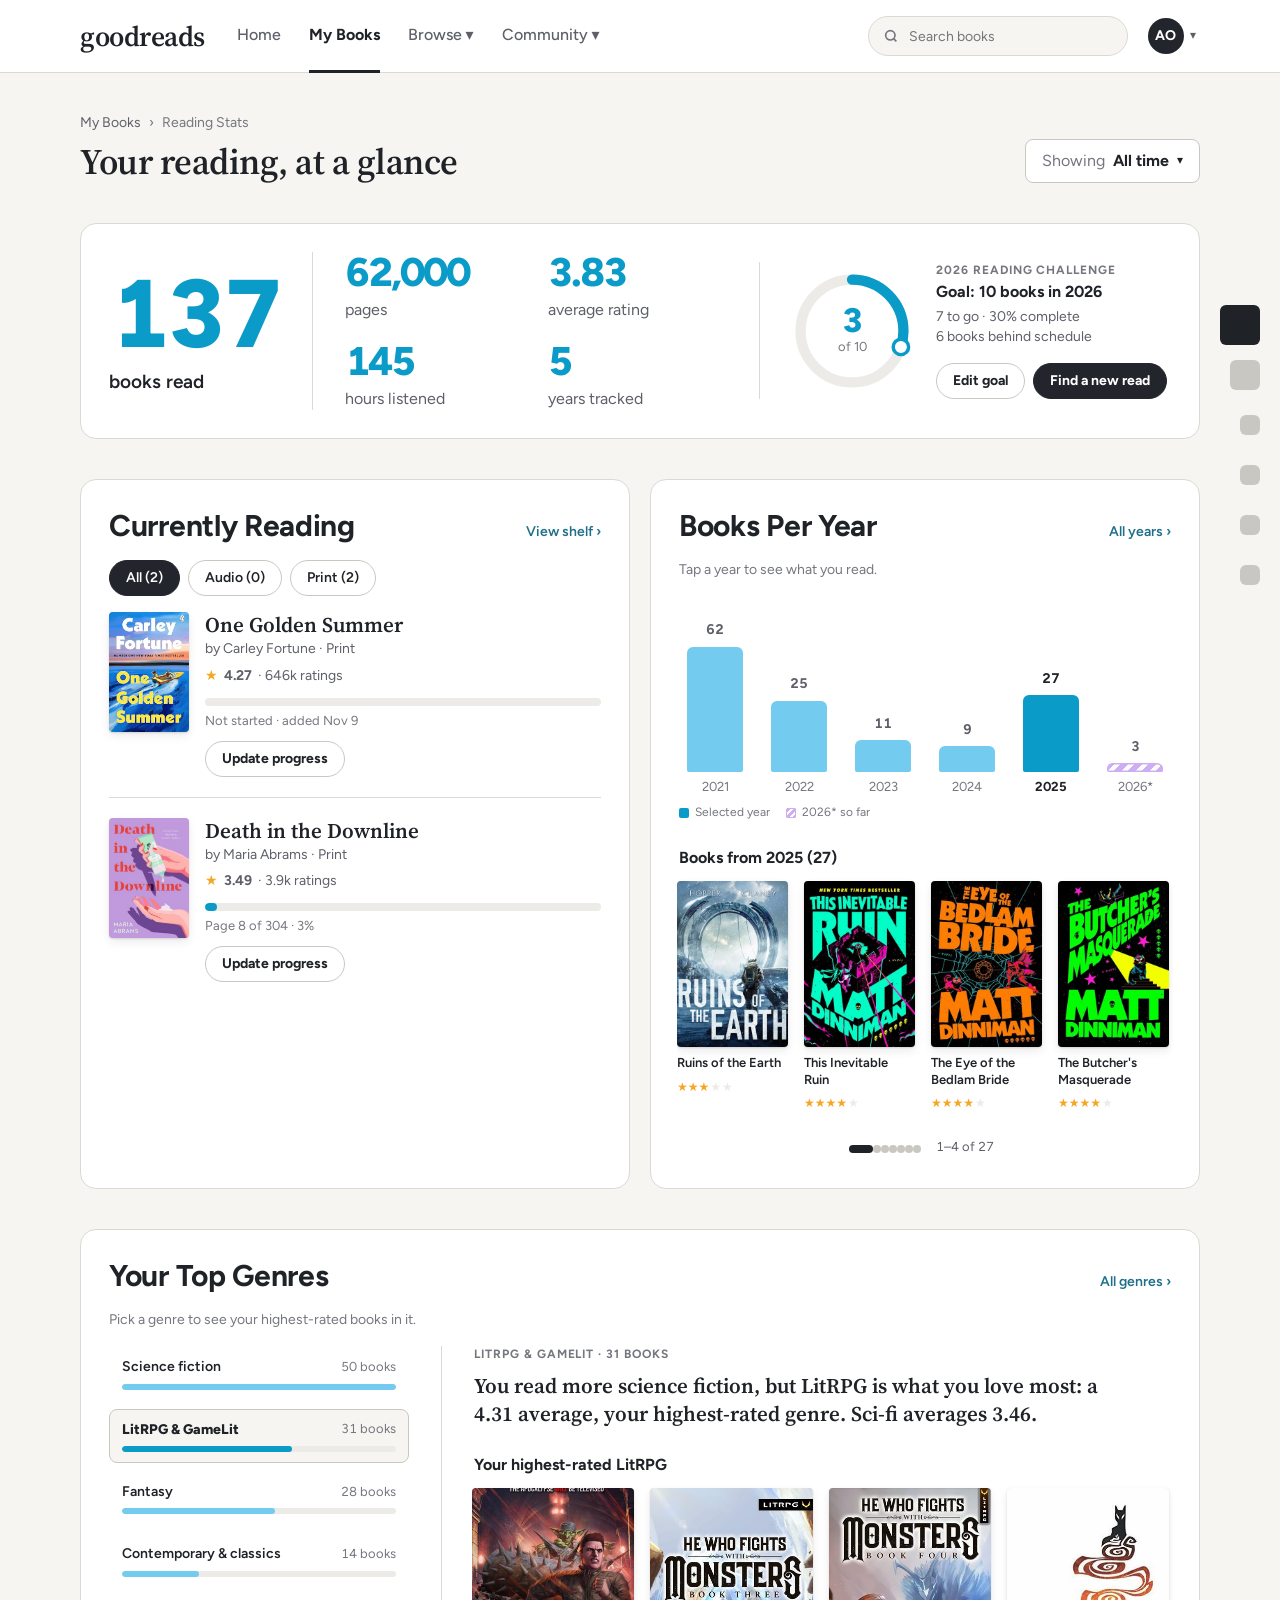
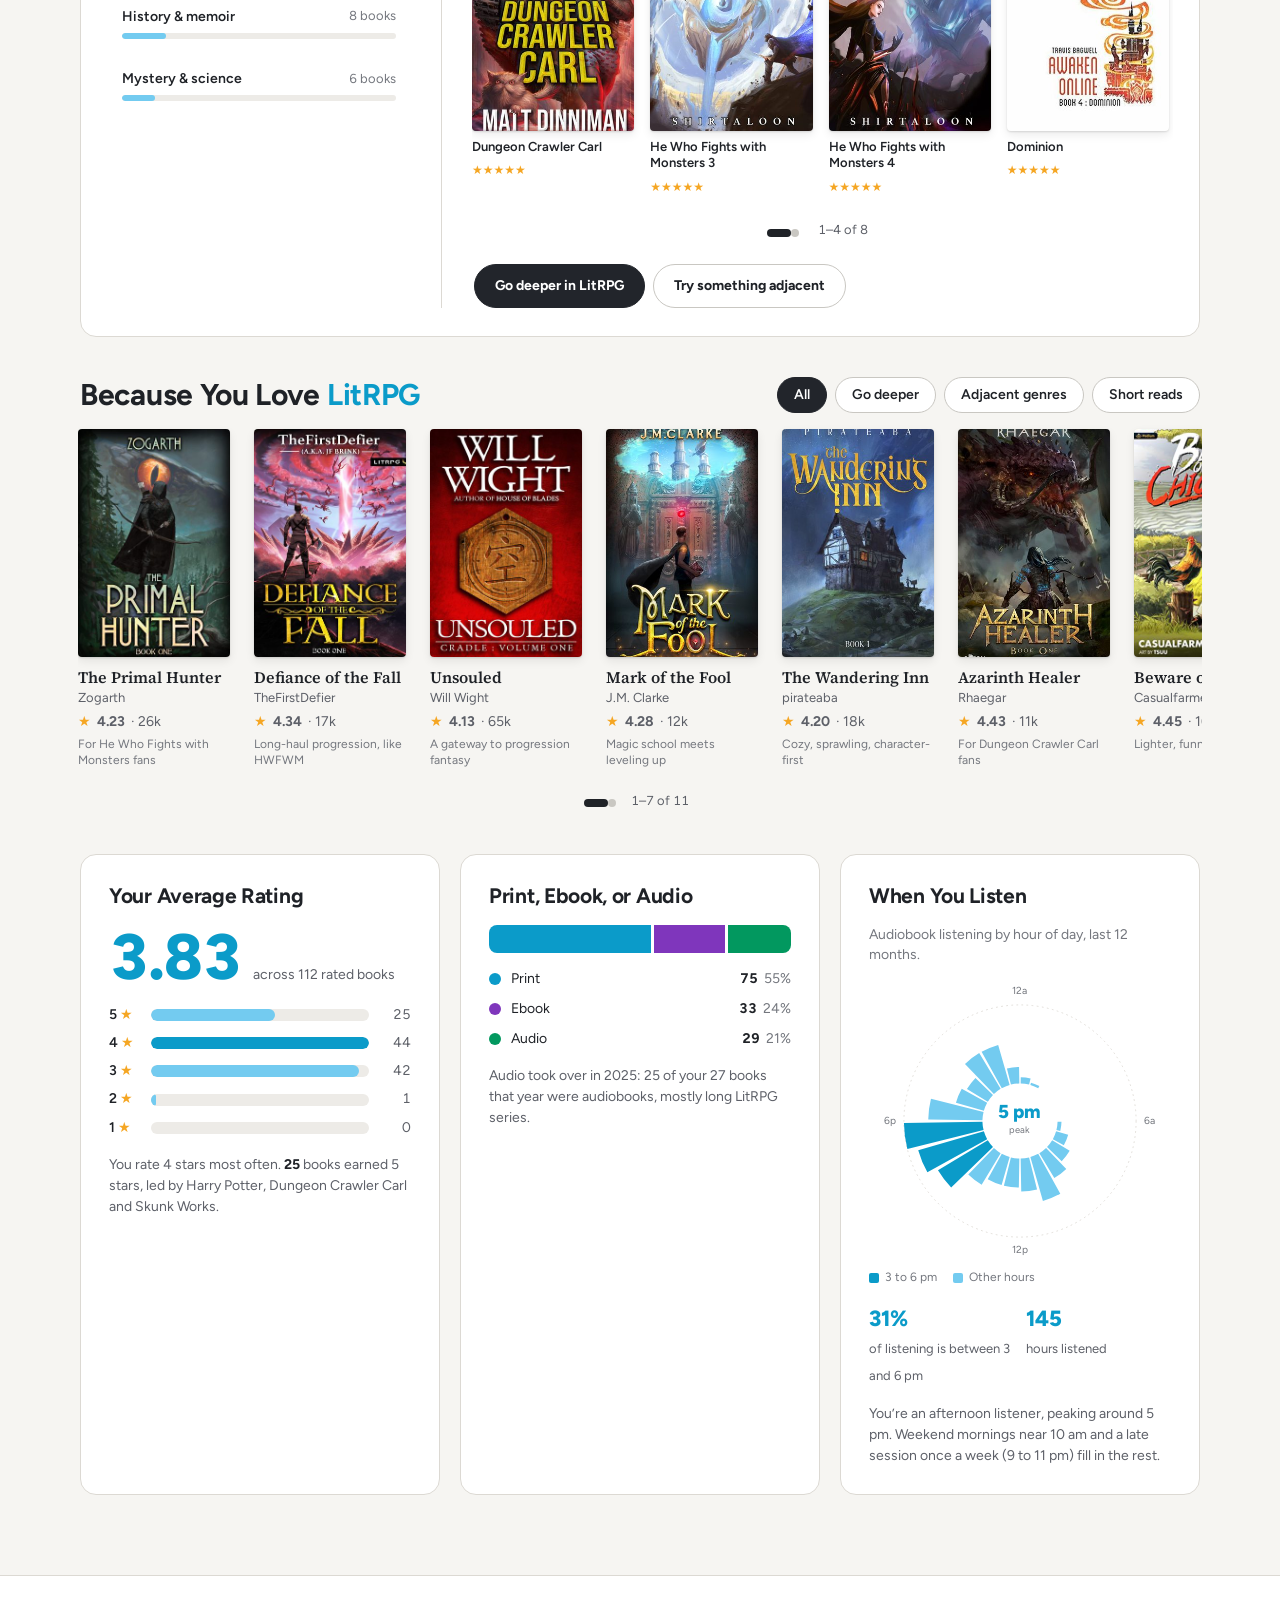
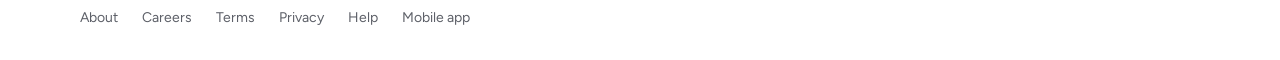
==== index.html @ 4ce4a47e "Initial commit" ====
<!DOCTYPE html>
<html lang="en">
<head>
  <meta charset="utf-8">
  <meta name="viewport" content="width=device-width, initial-scale=1">
  <title>Reading Stats · Goodreads Dashboard</title>
  <meta name="description" content="A reading stats dashboard concept for Goodreads, built from a Goodreads library export.">
  <script>
    // Apply the saved or device theme before first paint, so the page never flashes the wrong colors.
    (function () {
      var pref = localStorage.getItem("gr-theme") || "auto";
      var dark = pref === "dark" || (pref === "auto" && window.matchMedia("(prefers-color-scheme: dark)").matches);
      document.documentElement.setAttribute("data-theme", dark ? "dark" : "light");
    })();
  </script>
  <link rel="preconnect" href="https://fonts.googleapis.com">
  <link rel="preconnect" href="https://fonts.gstatic.com" crossorigin>
  <link href="https://fonts.googleapis.com/css2?family=Figtree:ital,wght@0,400;0,500;0,600;0,700;0,800;1,800&family=Source+Serif+4:ital,opsz,wght@0,8..60,600;1,8..60,600&display=swap" rel="stylesheet">
  <link rel="stylesheet" href="css/tokens.css">
  <link rel="stylesheet" href="css/styles.css">
</head>
<body>
  <a class="skip-link" href="#main">Skip to content</a>

  <header class="site-header">
    <div class="site-header__inner">
      <button class="icon-button menu-button" type="button" aria-label="Open menu" aria-expanded="false" aria-controls="mobile-nav">
        <svg width="24" height="24" viewBox="0 0 24 24" aria-hidden="true"><path d="M4 7h16M4 12h16M4 17h16" stroke="currentColor" stroke-width="2" stroke-linecap="round"/></svg>
      </button>
      <a class="wordmark" href="#" aria-label="Goodreads home">goodreads</a>
      <nav class="site-nav" id="mobile-nav" aria-label="Main">
        <a href="#">Home</a>
        <a href="#" aria-current="page">My Books</a>
        <a href="#">Browse <span aria-hidden="true">▾</span></a>
        <a href="#">Community <span aria-hidden="true">▾</span></a>
      </nav>
      <div class="site-header__right">
        <label class="search">
          <span class="visually-hidden">Search books</span>
          <input type="search" placeholder="Search books">
        </label>
        <div class="popover-wrap">
          <button class="avatar-button" type="button" aria-haspopup="menu" aria-expanded="false" aria-controls="profile-menu" data-popover="profile-menu">
            <span class="avatar" aria-hidden="true"></span>
            <span class="caret" aria-hidden="true">▾</span>
            <span class="visually-hidden">Profile and appearance</span>
          </button>
          <div class="popover profile-menu" id="profile-menu" hidden>
            <div class="profile-menu__who">
              <span class="avatar avatar--lg" aria-hidden="true"></span>
              <div><strong data-user-name></strong><a href="#" data-user-link>View profile</a></div>
            </div>
            <ul class="menu-list">
              <li><a href="#">Profile</a></li>
              <li><a href="#">Friends</a></li>
              <li><a href="#overview">Reading Challenge</a></li>
              <li><a href="#">Year in Books</a></li>
              <li><a href="#main" aria-current="page">Reading Stats</a></li>
            </ul>
            <fieldset class="appearance">
              <legend>Appearance</legend>
              <label class="radio"><input type="radio" name="theme" value="auto"><span><span class="radio__label">Automatic</span><span class="radio__help">Matches your device: light by day, dark at night</span></span></label>
              <label class="radio"><input type="radio" name="theme" value="light"><span><span class="radio__label">Light</span></span></label>
              <label class="radio"><input type="radio" name="theme" value="dark"><span><span class="radio__label">Dark</span></span></label>
            </fieldset>
            <ul class="menu-list">
              <li><a href="#">Account settings</a></li>
              <li><a href="#">Help</a></li>
              <li><a href="#">Sign out</a></li>
            </ul>
          </div>
        </div>
      </div>
    </div>
  </header>

  <main id="main" class="page">
    <div class="title-row">
      <div>
        <nav class="breadcrumb" aria-label="Breadcrumb"><a href="#">My Books</a><span aria-hidden="true">›</span><span aria-current="page">Reading Stats</span></nav>
        <h1 class="page-title">Your reading, at a glance</h1>
      </div>
      <div class="popover-wrap time-range">
        <button class="dropdown" type="button" aria-haspopup="listbox" aria-expanded="false" aria-controls="time-range-menu" data-popover="time-range-menu">
          <span class="dropdown__label">Showing</span>
          <span class="dropdown__value" data-time-range-label>All time</span>
          <span class="dropdown__chevron" aria-hidden="true">▾</span>
        </button>
        <div class="popover time-range__menu" id="time-range-menu" hidden>
          <p class="eyebrow" id="time-range-heading">Show data from</p>
          <div role="radiogroup" aria-labelledby="time-range-heading" data-time-range-options></div>
        </div>
      </div>
    </div>

    <section class="card hero" id="overview" aria-label="Overview" data-section="Overview">
      <div class="hero__stats" data-hero-stats></div>
      <div class="hero__challenge" data-challenge></div>
    </section>

    <div class="row row--two">
      <section class="card" id="reading-now" aria-labelledby="h-reading" data-section="Reading now">
        <div class="section-header">
          <h2 class="section-title" id="h-reading">Currently Reading</h2>
          <a class="text-link" href="#" data-shelf-link>View shelf <span aria-hidden="true">›</span></a>
        </div>
        <div class="chips" role="group" aria-label="Filter by format" data-format-filter></div>
        <div class="current-list" data-current-list></div>
      </section>

      <section class="card" id="over-time" aria-labelledby="h-years" data-section="Over time">
        <div class="section-header">
          <h2 class="section-title" id="h-years">Books Per Year</h2>
          <a class="text-link" href="#">All years <span aria-hidden="true">›</span></a>
        </div>
        <p class="hint">Tap a year to see what you read.</p>
        <div class="year-chart" role="group" aria-label="Books read per year" data-year-chart></div>
        <h3 class="subheading" data-year-heading>Books from 2025</h3>
        <div class="carousel" data-carousel="year" aria-label="Books from the selected year"></div>
      </section>
    </div>

    <section class="card genres" id="genres" aria-labelledby="h-genres" data-section="Genres">
      <div class="section-header">
        <h2 class="section-title" id="h-genres">Your Top Genres</h2>
        <a class="text-link" href="#">All genres <span aria-hidden="true">›</span></a>
      </div>
      <p class="hint" data-genre-hint></p>
      <div class="genres__body">
        <div class="genre-list" role="tablist" aria-label="Genres" aria-orientation="vertical" data-genre-list></div>
        <div class="genre-panel" role="tabpanel" data-genre-panel></div>
      </div>
    </section>

    <section class="recs" id="for-you" aria-labelledby="h-recs" data-section="For you">
      <div class="section-header recs__header">
        <h2 class="section-title" id="h-recs">Because You Love <em data-recs-genre></em></h2>
        <div class="chips" role="group" aria-label="Recommendation type" data-rec-filter></div>
      </div>
      <div class="carousel carousel--recs" data-carousel="recs" aria-label="Recommended books"></div>
    </section>

    <div class="row row--three" id="habits" data-section="Habits">
      <section class="card" aria-labelledby="h-ratings">
        <h2 class="section-title" id="h-ratings">Your Average Rating</h2>
        <div data-ratings></div>
      </section>
      <section class="card" aria-labelledby="h-formats">
        <h2 class="section-title" id="h-formats">Print, Ebook, or Audio</h2>
        <div data-formats></div>
      </section>
      <section class="card" aria-labelledby="h-listen">
        <h2 class="section-title" id="h-listen">When You Listen</h2>
        <p class="hint">Audiobook listening by hour of day, last 12 months.</p>
        <div data-listening></div>
      </section>
    </div>
  </main>

  <footer class="site-footer">
    <div class="site-footer__inner">
      <a href="#">About</a><a href="#">Careers</a><a href="#">Terms</a><a href="#">Privacy</a><a href="#">Help</a><a href="#">Mobile app</a>
    </div>
  </footer>

  <nav class="section-rail" aria-label="Jump to section" data-section-rail></nav>

  <dialog class="modal" id="progress-dialog" aria-labelledby="progress-title">
    <form method="dialog" class="modal__body" data-progress-form novalidate>
      <h2 class="modal__title" id="progress-title">Update progress</h2>
      <div class="modal__book" data-progress-book></div>
      <label class="field">
        <span class="field__label">Current page</span>
        <span class="field__row"><input type="number" name="page" min="0" inputmode="numeric" required> <span class="field__suffix" data-progress-total></span></span>
        <span class="field__error" data-progress-error hidden></span>
      </label>
      <div class="modal__actions">
        <button class="button button--secondary" type="button" data-close>Cancel</button>
        <button class="button button--primary" type="submit" value="save">Save progress</button>
      </div>
    </form>
  </dialog>

  <dialog class="modal" id="goal-dialog" aria-labelledby="goal-title">
    <form method="dialog" class="modal__body" data-goal-form novalidate>
      <h2 class="modal__title" id="goal-title">Edit your <span data-goal-year></span> goal</h2>
      <p class="modal__help">How many books do you want to read this year?</p>
      <label class="field">
        <span class="field__label">Goal</span>
        <span class="field__row"><input type="number" name="goal" min="1" max="999" inputmode="numeric" required> <span class="field__suffix">books</span></span>
      </label>
      <div class="modal__actions">
        <button class="button button--secondary" type="button" data-close>Cancel</button>
        <button class="button button--primary" type="submit" value="save">Save goal</button>
      </div>
    </form>
  </dialog>

  <div class="toast" role="status" aria-live="polite" data-toast hidden></div>

  <script src="js/data.js"></script>
  <script src="js/content.js"></script>
  <script src="js/app.js"></script>
</body>
</html>
---- css/tokens.css ----
/* Design tokens, taken from the Figma variables (Option G: Ink + Blue).
   Light is the default; dark applies when the device prefers dark (Automatic)
   or when the person picks Dark in the profile menu (data-theme="dark"). */
:root {
  color-scheme: light;
  --bg-page: #f6f5f2;
  --bg-surface: #ffffff;
  --bg-subtle: #f6f5f2;
  --bg-header: #ffffff;
  --bg-inverse: #22252b;
  --bg-cover: #e8e6e1;
  --text-primary: #1f2227;
  --text-secondary: #5d6068;
  --text-tertiary: #74777e;
  --text-inverse: #ffffff;
  --text-link: #1f6f8b;
  --text-stat: #0b9bc9;
  --border-default: #dcd9d3;
  --border-strong: #c9c7c2;
  --action-primary: #22252b;
  --action-on-primary: #ffffff;
  --action-secondary: #ffffff;
  --data-primary: #0b9bc9;
  --data-primary-soft: #73cbf0;
  --data-secondary: #02985f;
  --data-highlight: #7f36bc;
  --data-highlight-soft: #cdaef2;
  --data-track: #edebe7;
  --focus-ring: #1f6f8b;
  --star: #f5a623;
  --scrim: rgba(0, 0, 0, 0.55);
  --shadow-pop: 0 12px 32px rgba(20, 22, 26, 0.16), 0 2px 6px rgba(20, 22, 26, 0.08);

  /* Type */
  --font-serif: "Source Serif 4", Georgia, serif;
  --font-sans: "Figtree", system-ui, -apple-system, "Segoe UI", sans-serif;

  /* Layout: Desktop 1440 values; overridden per breakpoint below */
  --content-max: 1200px;
  --page-margin: 120px;
  --section-gap: 48px;
  --card-padding: 32px;
  --card-gap: 24px;
  --type-h1: 40px;
  --type-section: 32px;
  --type-h3: 22px;
  --type-body-lg: 20px;
  --type-body: 18px;
  --type-label: 16px;
  --type-caption: 14px;
  --type-stat-hero: 104px;
  --type-stat-xl: 72px;
  --type-stat-lg: 44px;
  --rec-width: 168px;
  --rec-gap: 24px;

  --radius-sm: 4px;
  --radius-md: 8px;
  --radius-lg: 16px;
  --radius-full: 999px;

  --ease-out: cubic-bezier(0.25, 0.25, 0.45, 1);
}

@media (max-width: 1399px) {
  :root { --content-max: 1120px; --page-margin: 80px; --section-gap: 40px; --card-padding: 28px; --card-gap: 20px;
    --type-h1: 36px; --type-section: 30px; --type-h3: 21px; --type-body-lg: 19px;
    --type-stat-hero: 96px; --type-stat-xl: 64px; --type-stat-lg: 40px; --rec-width: 152px; }
}
@media (max-width: 1023px) {
  :root { --content-max: 704px; --page-margin: 32px; --section-gap: 32px; --card-padding: 24px; --card-gap: 16px;
    --type-h1: 32px; --type-section: 28px; --type-h3: 20px; --type-body-lg: 18px; --type-body: 17px;
    --type-stat-hero: 80px; --type-stat-xl: 56px; --type-stat-lg: 36px; --rec-width: 136px; --rec-gap: 16px; }
}
@media (max-width: 599px) {
  :root { --content-max: 100%; --page-margin: 16px; --section-gap: 24px; --card-padding: 16px; --card-gap: 12px;
    --type-h1: 28px; --type-section: 24px; --type-h3: 19px; --type-label: 15px;
    --type-stat-hero: 64px; --type-stat-xl: 44px; --type-stat-lg: 30px; --rec-width: 112px; --rec-gap: 12px; }
}

/* Dark (Option G night) */
:root[data-theme="dark"] {
  color-scheme: dark;
  --bg-page: #131417;
  --bg-surface: #1c1d21;
  --bg-subtle: #24262b;
  --bg-header: #131417;
  --bg-inverse: #f2f2f0;
  --bg-cover: #2c2e33;
  --text-primary: #f2f2f0;
  --text-secondary: #b4b6bc;
  --text-tertiary: #8b8e95;
  --text-inverse: #131417;
  --text-link: #8cc5da;
  --text-stat: #0ba2d1;
  --border-default: #2e3036;
  --border-strong: #4a4d54;
  --action-primary: #f2f2f0;
  --action-on-primary: #131417;
  --action-secondary: #1c1d21;
  --data-primary: #0ba2d1;
  --data-primary-soft: #066482;
  --data-secondary: #059f64;
  --data-highlight: #914ad0;
  --data-highlight-soft: #684b88;
  --data-track: #2e3036;
  --focus-ring: #8cc5da;
  --star: #e4ae3a;
  --shadow-pop: 0 12px 32px rgba(0, 0, 0, 0.5);
}
---- css/styles.css ----
/* Reading Stats dashboard. Layout and components; colors and sizes come from tokens.css. */

*, *::before, *::after { box-sizing: border-box; }
html { scroll-behavior: smooth; scroll-padding-top: 88px; }
body {
  margin: 0;
  background: var(--bg-page);
  color: var(--text-primary);
  font-family: var(--font-sans);
  font-size: var(--type-body);
  line-height: 1.45;
  -webkit-font-smoothing: antialiased;
}
img { display: block; max-width: 100%; }
button, input { font: inherit; color: inherit; }
button { cursor: pointer; }
a { color: var(--text-link); }
h1, h2, h3, p { margin: 0; }
:focus-visible { outline: 3px solid var(--focus-ring); outline-offset: 2px; border-radius: 4px; }
[hidden] { display: none !important; }

.visually-hidden {
  position: absolute !important; width: 1px; height: 1px; overflow: hidden;
  clip: rect(0 0 0 0); white-space: nowrap; border: 0; padding: 0; margin: -1px;
}
.skip-link {
  position: absolute; left: 16px; top: -48px; z-index: 100;
  background: var(--action-primary); color: var(--action-on-primary);
  padding: 8px 16px; border-radius: var(--radius-md); text-decoration: none;
}
.skip-link:focus { top: 12px; }

/* ---------- Header ---------- */
.site-header {
  position: sticky; top: 0; z-index: 30;
  background: var(--bg-header);
  border-bottom: 1px solid var(--border-default);
}
.site-header__inner {
  max-width: calc(var(--content-max) + 2 * var(--page-margin));
  margin: 0 auto; padding: 0 var(--page-margin);
  height: 72px; display: flex; align-items: center; gap: 32px;
}
.wordmark {
  font-family: var(--font-serif); font-weight: 600; font-size: 28px;
  color: var(--text-primary); text-decoration: none; letter-spacing: -0.5px;
}
.site-nav { display: flex; gap: 28px; }
.site-nav a {
  color: var(--text-secondary); text-decoration: none; font-size: var(--type-label);
  font-weight: 500; padding: 24px 0; border-bottom: 3px solid transparent;
}
.site-nav a:hover { color: var(--text-primary); }
.site-nav a[aria-current="page"] { color: var(--text-primary); font-weight: 700; border-bottom-color: var(--text-primary); }
.site-header__right { margin-left: auto; display: flex; align-items: center; gap: 16px; }
.search input {
  width: 260px; height: 40px; padding: 0 16px 0 40px;
  border: 1px solid var(--border-default); border-radius: var(--radius-full);
  background: var(--bg-subtle) no-repeat 14px center / 16px;
  background-image: url("data:image/svg+xml,%3Csvg xmlns='http://www.w3.org/2000/svg' viewBox='0 0 24 24' fill='none' stroke='%2374777e' stroke-width='2.5'%3E%3Ccircle cx='11' cy='11' r='7'/%3E%3Cpath d='m20 20-4-4'/%3E%3C/svg%3E");
  font-size: var(--type-caption);
}
.icon-button, .menu-button {
  display: none; width: 40px; height: 40px; border: 0; background: none;
  border-radius: var(--radius-md); align-items: center; justify-content: center; color: var(--text-primary);
}
.avatar-button { display: flex; align-items: center; gap: 6px; border: 0; background: none; padding: 4px; border-radius: var(--radius-full); color: var(--text-secondary); }
.avatar {
  width: 36px; height: 36px; border-radius: 50%; display: inline-flex; align-items: center; justify-content: center;
  background: var(--bg-inverse); color: var(--text-inverse); font-weight: 700; font-size: 14px;
}
.avatar::after { content: attr(data-initials); }
.avatar--lg { width: 44px; height: 44px; font-size: 16px; }
.caret { font-size: 12px; }

/* ---------- Popovers (profile menu, time range) ---------- */
.popover-wrap { position: relative; }
.popover {
  position: absolute; right: 0; top: calc(100% + 8px); z-index: 40;
  background: var(--bg-surface); border: 1px solid var(--border-default);
  border-radius: var(--radius-lg); box-shadow: var(--shadow-pop);
  animation: pop-in 160ms var(--ease-out);
}
@keyframes pop-in { from { opacity: 0; transform: translateY(-4px); } }
.profile-menu { width: 300px; padding: 8px 0; }
.profile-menu__who { display: flex; gap: 12px; align-items: center; padding: 12px 20px 16px; border-bottom: 1px solid var(--border-default); }
.profile-menu__who strong { display: block; font-size: var(--type-label); }
.profile-menu__who a { font-size: var(--type-caption); }
.menu-list { list-style: none; margin: 0; padding: 8px 0; border-bottom: 1px solid var(--border-default); }
.menu-list:last-child { border-bottom: 0; }
.menu-list a { display: block; padding: 8px 20px; color: var(--text-primary); text-decoration: none; font-size: var(--type-caption); }
.menu-list a:hover { background: var(--bg-subtle); }
.menu-list a[aria-current="page"] { font-weight: 700; }
.appearance { border: 0; margin: 0; padding: 12px 20px; border-bottom: 1px solid var(--border-default); }
.appearance legend { padding: 0; font-size: 12px; font-weight: 700; letter-spacing: 0.08em; text-transform: uppercase; color: var(--text-tertiary); margin-bottom: 4px; }
.radio { display: flex; gap: 10px; align-items: flex-start; padding: 6px 0; cursor: pointer; font-size: var(--type-caption); }
.radio input { accent-color: var(--action-primary); margin: 3px 0 0; width: 16px; height: 16px; }
.radio__label { display: block; font-weight: 600; }
.radio__help { display: block; color: var(--text-tertiary); font-size: 13px; }

/* ---------- Page ---------- */
.page {
  max-width: calc(var(--content-max) + 2 * var(--page-margin));
  margin: 0 auto; padding: 40px var(--page-margin) 80px;
  display: flex; flex-direction: column; gap: var(--section-gap);
}
.title-row { display: flex; justify-content: space-between; align-items: flex-end; gap: 24px; flex-wrap: wrap; }
.breadcrumb { display: flex; gap: 8px; font-size: var(--type-caption); color: var(--text-tertiary); margin-bottom: 8px; }
.breadcrumb a { color: var(--text-secondary); text-decoration: none; }
.breadcrumb a:hover { text-decoration: underline; }
.page-title { font-family: var(--font-serif); font-weight: 600; font-size: var(--type-h1); line-height: 1.15; letter-spacing: -0.5px; }

.dropdown {
  display: flex; align-items: center; gap: 8px; height: 44px; padding: 0 16px;
  background: var(--bg-surface); border: 1px solid var(--border-strong); border-radius: var(--radius-md);
  font-size: var(--type-label);
}
.dropdown:hover { border-color: var(--text-secondary); }
.dropdown__label { color: var(--text-tertiary); }
.dropdown__value { font-weight: 700; }
.dropdown__chevron { font-size: 12px; transition: transform 200ms var(--ease-out); }
.dropdown[aria-expanded="true"] .dropdown__chevron { transform: rotate(180deg); }
.time-range__menu { width: 228px; padding: 12px 8px; }
.time-range__menu .eyebrow { padding: 0 12px 6px; }
.option {
  display: flex; width: 100%; justify-content: space-between; align-items: center;
  padding: 10px 12px; border: 0; background: none; border-radius: var(--radius-md);
  font-size: var(--type-caption); text-align: left;
}
.option:hover, .option:focus-visible { background: var(--bg-subtle); }
.option[aria-checked="true"] { font-weight: 700; }
.option[aria-checked="true"]::after { content: "✓"; }

.eyebrow { font-size: 12px; font-weight: 700; letter-spacing: 0.08em; text-transform: uppercase; color: var(--text-tertiary); }

.card {
  background: var(--bg-surface); border: 1px solid var(--border-default);
  border-radius: var(--radius-lg); padding: var(--card-padding); min-width: 0;
}
.row { display: grid; gap: var(--card-gap); }
.row--two { grid-template-columns: 1fr 1fr; }
.row--three { grid-template-columns: repeat(3, 1fr); }
.section-header { display: flex; justify-content: space-between; align-items: baseline; gap: 16px; margin-bottom: 16px; flex-wrap: wrap; }
.section-title { font-family: var(--font-sans); font-weight: 700; font-size: var(--type-section); line-height: 1.2; letter-spacing: -0.3px; }
.section-title em { font-style: normal; color: var(--text-stat); }
.row--three .section-title { font-size: var(--type-h3); margin-bottom: 16px; }
.subheading { font-size: var(--type-label); font-weight: 700; margin: 24px 0 12px; }
.text-link { font-size: var(--type-caption); font-weight: 600; text-decoration: none; white-space: nowrap; }
.text-link:hover { text-decoration: underline; }
.hint { color: var(--text-tertiary); font-size: var(--type-caption); margin-bottom: 16px; }
.insight { color: var(--text-secondary); font-size: var(--type-caption); margin-top: 16px; line-height: 1.5; }
.insight strong { color: var(--text-primary); }

/* Buttons and chips */
.button {
  display: inline-flex; align-items: center; justify-content: center; gap: 8px;
  height: 44px; padding: 0 20px; border-radius: var(--radius-full);
  font-size: var(--type-caption); font-weight: 700; text-decoration: none; white-space: nowrap;
  transition: transform 120ms var(--ease-out), background 120ms;
}
.button:active { transform: scale(0.98); }
.button--primary { background: var(--action-primary); color: var(--action-on-primary); border: 1px solid var(--action-primary); }
.button--secondary { background: var(--action-secondary); color: var(--text-primary); border: 1px solid var(--border-strong); }
.button--secondary:hover { border-color: var(--text-secondary); }
.button--small { height: 36px; padding: 0 16px; }
.chips { display: flex; gap: 8px; flex-wrap: wrap; margin-bottom: 16px; }
.chip {
  height: 36px; padding: 0 16px; border-radius: var(--radius-full);
  border: 1px solid var(--border-strong); background: var(--bg-surface); font-size: var(--type-caption); font-weight: 600;
}
.chip:hover { border-color: var(--text-secondary); }
.chip[aria-pressed="true"] { background: var(--action-primary); border-color: var(--action-primary); color: var(--action-on-primary); }

.stars { display: inline-flex; gap: 1px; color: var(--star); letter-spacing: 0; }
.stars .off { color: var(--data-track); }
.rating-line { display: flex; align-items: center; gap: 6px; font-size: var(--type-caption); color: var(--text-secondary); }
.rating-line .star { color: var(--star); }

/* ---------- Hero ---------- */
.hero { display: grid; grid-template-columns: 1.6fr 1fr; gap: 40px; align-items: center; }
.hero__stats { display: grid; grid-template-columns: auto 1fr; gap: 24px 48px; align-items: center; }
.stat__value {
  display: block; font-weight: 800; color: var(--text-stat); line-height: 1; letter-spacing: -2px;
  font-variant-numeric: tabular-nums; font-size: var(--type-stat-lg);
}
.stat__label { display: block; font-size: var(--type-label); color: var(--text-secondary); margin-top: 6px; }
.stat--hero .stat__value { font-size: var(--type-stat-hero); letter-spacing: -4px; }
.stat--hero .stat__label { font-size: var(--type-body-lg); color: var(--text-primary); font-weight: 600; }
.hero__grid { display: grid; grid-template-columns: 1fr 1fr; gap: 24px 32px; padding-left: 48px; border-left: 1px solid var(--border-default); }
.hero__note { grid-column: 1 / -1; font-size: var(--type-caption); color: var(--text-tertiary); }

.hero__challenge { display: flex; gap: 24px; align-items: center; padding-left: 40px; border-left: 1px solid var(--border-default); }
.ring { flex: none; width: 140px; height: 140px; position: relative; }
.ring svg { width: 100%; height: 100%; transform: rotate(-90deg); }
.ring__track { stroke: var(--data-track); }
.ring__arc { stroke: var(--data-primary); transition: stroke-dashoffset 600ms var(--ease-out); }
.ring__center { position: absolute; inset: 0; display: flex; flex-direction: column; align-items: center; justify-content: center; }
.ring__count { font-size: 40px; font-weight: 800; line-height: 1; color: var(--text-stat); }
.ring__of { font-size: 13px; color: var(--text-tertiary); }
.challenge__title { font-size: var(--type-label); font-weight: 700; }
.challenge__meta { font-size: var(--type-caption); color: var(--text-secondary); margin: 4px 0 16px; }
.challenge__actions { display: flex; gap: 8px; flex-wrap: wrap; }

/* ---------- Currently reading ---------- */
.current-list { display: flex; flex-direction: column; gap: 20px; }
.current { display: grid; grid-template-columns: 80px 1fr; gap: 16px; padding-top: 20px; border-top: 1px solid var(--border-default); }
.current:first-child { padding-top: 0; border-top: 0; }
.current__title { font-family: var(--font-serif); font-weight: 600; font-size: var(--type-h3); line-height: 1.2; }
.current__author { font-size: var(--type-caption); color: var(--text-secondary); margin: 2px 0 6px; }
.progress { margin: 12px 0 10px; }
.progress__bar { height: 8px; background: var(--data-track); border-radius: var(--radius-full); overflow: hidden; }
.progress__fill { height: 100%; background: var(--data-primary); border-radius: inherit; transition: width 400ms var(--ease-out); min-width: 0; }
.progress__label { font-size: 13px; color: var(--text-tertiary); margin-top: 6px; }
.empty { padding: 24px; text-align: center; color: var(--text-tertiary); font-size: var(--type-caption); background: var(--bg-subtle); border-radius: var(--radius-md); }

/* ---------- Covers and book tiles ---------- */
.cover {
  aspect-ratio: 2 / 3; width: 100%; border-radius: var(--radius-sm); overflow: hidden;
  background: var(--bg-cover); box-shadow: 0 1px 2px rgba(0,0,0,.12), 0 4px 10px rgba(0,0,0,.08);
  position: relative;
}
.cover img { width: 100%; height: 100%; object-fit: cover; }
.cover--placeholder { display: flex; align-items: center; justify-content: center; padding: 8px; text-align: center;
  font-family: var(--font-serif); font-weight: 600; font-size: 13px; line-height: 1.2; color: var(--text-secondary); }
.book-tile { display: block; text-decoration: none; color: inherit; }
.book-tile:hover .cover { transform: translateY(-2px); }
.book-tile .cover { transition: transform 200ms var(--ease-out); }
.book-tile__title { font-size: 13px; font-weight: 600; color: var(--text-primary); margin-top: 8px; line-height: 1.25;
  display: -webkit-box; -webkit-line-clamp: 2; -webkit-box-orient: vertical; overflow: hidden; }
.book-tile__meta { font-size: 12px; color: var(--text-tertiary); margin-top: 2px; }

/* ---------- Carousels ---------- */
.carousel { --per-view: 4; --gap: 16px; position: relative; }
.carousel__track {
  display: grid; grid-auto-flow: column;
  grid-auto-columns: calc((100% - (var(--per-view) - 1) * var(--gap)) / var(--per-view));
  gap: var(--gap); overflow-x: auto; scroll-snap-type: x mandatory; scroll-behavior: smooth;
  scrollbar-width: none; padding: 4px 2px 8px; margin: -4px -2px 0; overscroll-behavior-x: contain;
}
.carousel__track::-webkit-scrollbar { display: none; }
.carousel__track > * { scroll-snap-align: start; min-width: 0; }
.carousel__track.is-dragging { scroll-snap-type: none; scroll-behavior: auto; cursor: grabbing; user-select: none; }
.carousel__track.is-dragging a { pointer-events: none; }
.carousel__track { cursor: grab; }
.pager { display: flex; justify-content: center; align-items: center; gap: 8px; margin-top: 12px; min-height: 24px; }
.pill {
  width: 8px; height: 8px; border-radius: var(--radius-full); border: 0; padding: 0;
  background: var(--border-strong); transition: width 300ms var(--ease-out), background 300ms;
  position: relative;
}
.pill::before { content: ""; position: absolute; inset: -10px -3px; } /* larger tap target */
.pill[aria-current="true"] { width: 24px; background: var(--text-primary); }
.pager__counter { font-size: 13px; color: var(--text-secondary); font-variant-numeric: tabular-nums; min-width: 72px; text-align: center; }
.pager__btn {
  width: 36px; height: 36px; border-radius: 50%; border: 1px solid var(--border-strong); background: var(--bg-surface);
  display: none; align-items: center; justify-content: center; font-size: 16px;
}
.pager__btn:disabled { opacity: 0.35; cursor: default; }
.carousel--recs { --per-view: auto; --gap: var(--rec-gap); }
.carousel--recs .carousel__track { grid-auto-columns: var(--rec-width); }

/* ---------- Books per year ---------- */
.year-chart { display: flex; align-items: flex-end; gap: 12px; height: 200px; padding-top: 24px; }
.year-bar {
  flex: 1; height: 100%; display: flex; flex-direction: column; justify-content: flex-end; align-items: center;
  border: 0; background: none; padding: 0; gap: 6px; border-radius: var(--radius-md);
}
.year-bar__count { font-size: var(--type-caption); font-weight: 700; color: var(--text-secondary); font-variant-numeric: tabular-nums; }
.year-bar__fill {
  width: 100%; max-width: 56px; border-radius: 6px 6px 2px 2px; background: var(--data-primary-soft);
  height: var(--h); transform-origin: bottom; transition: background 200ms;
}
.year-bar__year { font-size: 13px; color: var(--text-tertiary); }
.year-bar:hover .year-bar__fill { filter: brightness(0.95); }
.year-bar[aria-pressed="true"] .year-bar__fill { background: var(--data-primary); }
.year-bar[aria-pressed="true"] .year-bar__count, .year-bar[aria-pressed="true"] .year-bar__year { color: var(--text-primary); font-weight: 700; }
.year-bar--current .year-bar__fill {
  background: repeating-linear-gradient(-45deg, var(--data-highlight-soft) 0 6px, transparent 6px 10px);
  box-shadow: inset 0 0 0 1.5px var(--data-highlight-soft);
}
.year-bar--current[aria-pressed="true"] .year-bar__fill {
  background: repeating-linear-gradient(-45deg, var(--data-highlight) 0 6px, var(--data-highlight-soft) 6px 10px);
}
.legend-inline { display: flex; gap: 16px; font-size: 12px; color: var(--text-tertiary); margin-top: 8px; }
.legend-inline span { display: inline-flex; align-items: center; gap: 6px; }
.swatch { width: 10px; height: 10px; border-radius: 2px; display: inline-block; }
.swatch--striped { background: repeating-linear-gradient(-45deg, var(--data-highlight-soft) 0 3px, transparent 3px 5px); box-shadow: inset 0 0 0 1px var(--data-highlight-soft); }

/* ---------- Genres ---------- */
.genres__body { display: grid; grid-template-columns: 340px 1fr; gap: 32px; }
.genre-list { display: flex; flex-direction: column; gap: 8px; }
.genre-tab {
  text-align: left; border: 1px solid transparent; background: none; border-radius: var(--radius-md);
  padding: 10px 12px; display: grid; grid-template-columns: 1fr auto; gap: 6px 12px; align-items: center;
}
.genre-tab:hover { background: var(--bg-subtle); }
.genre-tab[aria-selected="true"] { border-color: var(--border-strong); background: var(--bg-subtle); }
.genre-tab__name { font-size: var(--type-caption); font-weight: 600; }
.genre-tab[aria-selected="true"] .genre-tab__name { font-weight: 800; }
.genre-tab__count { font-size: 13px; color: var(--text-tertiary); font-variant-numeric: tabular-nums; }
.genre-tab__bar { grid-column: 1 / -1; height: 6px; background: var(--data-track); border-radius: var(--radius-full); overflow: hidden; }
.genre-tab__bar span { display: block; height: 100%; width: var(--w); background: var(--data-primary-soft); border-radius: inherit; transform-origin: left; }
.genre-tab[aria-selected="true"] .genre-tab__bar span { background: var(--data-primary); }
.genre-panel { min-width: 0; padding-left: 32px; border-left: 1px solid var(--border-default); }
.genre-panel__lead { font-family: var(--font-serif); font-weight: 600; font-size: var(--type-h3); line-height: 1.35; margin: 8px 0 20px; max-width: 60ch; }
.genre-panel__actions { display: flex; gap: 8px; flex-wrap: wrap; margin-top: 20px; }
.genre-panel.is-switching { animation: fade-in 260ms var(--ease-out); }
@keyframes fade-in { from { opacity: 0; transform: translateY(4px); } }

/* ---------- Recommendations ---------- */
.recs__header { align-items: center; }
.recs__header .chips { margin-bottom: 0; }
.rec { text-decoration: none; color: inherit; display: block; }
.rec__title { font-family: var(--font-serif); font-weight: 600; font-size: 16px; line-height: 1.25; margin-top: 10px; }
.rec__author { font-size: 13px; color: var(--text-secondary); margin: 2px 0 4px; }
.rec__reason { font-size: 12px; color: var(--text-tertiary); margin-top: 4px; line-height: 1.35; }
.rec:hover .cover { transform: translateY(-2px); }
.rec .cover { transition: transform 200ms var(--ease-out); }

/* ---------- Ratings ---------- */
.avg { display: flex; align-items: baseline; gap: 12px; margin-bottom: 16px; }
.avg .stat__value { font-size: var(--type-stat-xl); }
.avg__sub { font-size: var(--type-caption); color: var(--text-secondary); }
.dist { display: flex; flex-direction: column; gap: 8px; }
.dist__row { display: grid; grid-template-columns: 32px 1fr 32px; gap: 10px; align-items: center; font-size: var(--type-caption); }
.dist__label { font-weight: 600; white-space: nowrap; }
.dist__label .star { color: var(--star); }
.dist__bar { height: 12px; background: var(--data-track); border-radius: var(--radius-full); overflow: hidden; }
.dist__bar span { display: block; height: 100%; width: var(--w); background: var(--data-primary-soft); border-radius: inherit; transform-origin: left; transition: width 400ms var(--ease-out); }
.dist__row--top .dist__bar span { background: var(--data-primary); }
.dist__count { text-align: right; color: var(--text-secondary); font-variant-numeric: tabular-nums; }

/* ---------- Formats ---------- */
.split { display: flex; height: 28px; border-radius: var(--radius-md); overflow: hidden; gap: 3px; margin: 8px 0 16px; }
.split span { height: 100%; transform-origin: left; }
.legend { list-style: none; margin: 0; padding: 0; display: flex; flex-direction: column; gap: 10px; }
.legend li { display: grid; grid-template-columns: 12px 1fr auto; gap: 10px; align-items: center; font-size: var(--type-caption); }
.legend .dot { width: 12px; height: 12px; border-radius: 50%; }
.legend strong { font-variant-numeric: tabular-nums; }
.legend em { font-style: normal; color: var(--text-tertiary); margin-left: 6px; }

/* ---------- Listening clock ---------- */
.clock { display: flex; justify-content: center; }
.clock svg { width: 100%; max-width: 280px; height: auto; overflow: visible; }
.clock__track { fill: none; stroke: var(--border-default); stroke-dasharray: 2 4; }
.clock__wedge { fill: var(--data-primary-soft); transform-origin: 140px 140px; }
.clock__wedge--peak { fill: var(--data-primary); }
.clock__label { font-size: 12px; fill: var(--text-tertiary); font-family: var(--font-sans); }
.clock__center-value { font-size: 22px; font-weight: 800; fill: var(--text-stat); font-family: var(--font-sans); }
.clock__center-label { font-size: 11px; fill: var(--text-tertiary); font-family: var(--font-sans); }
.clock-stats { display: grid; grid-template-columns: 1fr 1fr; gap: 12px; margin-top: 16px; }
.clock-stats strong { display: block; font-size: 22px; font-weight: 800; color: var(--text-stat); }
.clock-stats span { font-size: 13px; color: var(--text-secondary); }

/* ---------- Footer ---------- */
.site-footer { border-top: 1px solid var(--border-default); background: var(--bg-surface); }
.site-footer__inner {
  max-width: calc(var(--content-max) + 2 * var(--page-margin)); margin: 0 auto;
  padding: 32px var(--page-margin); display: flex; gap: 24px; flex-wrap: wrap;
}
.site-footer a { color: var(--text-secondary); font-size: var(--type-caption); text-decoration: none; }
.site-footer a:hover { text-decoration: underline; }

/* ---------- Section rail (≥1280 only) ---------- */
.section-rail {
  position: fixed; right: 20px; top: 50%; transform: translateY(-50%); z-index: 20;
  display: none; flex-direction: column; align-items: flex-end; gap: 10px;
}
.rail-item { display: flex; align-items: center; justify-content: flex-end; gap: 10px; border: 0; background: none; padding: 0; height: 40px; }
.rail-item__square {
  width: var(--s, 20px); height: var(--s, 20px); border-radius: 6px; background: var(--border-strong);
  transition: width 250ms var(--ease-out), height 250ms var(--ease-out), background 250ms;
}
.rail-item[aria-current="true"] .rail-item__square { background: var(--text-primary); }
.rail-item__label {
  font-size: 13px; font-weight: 600; padding: 6px 12px; border-radius: var(--radius-full);
  background: var(--bg-inverse); color: var(--text-inverse); white-space: nowrap;
  opacity: 0; transform: translateX(6px); pointer-events: none; transition: opacity 150ms, transform 150ms var(--ease-out);
}
.rail-item:hover .rail-item__label, .rail-item:focus-visible .rail-item__label { opacity: 1; transform: none; }
@media (min-width: 1280px) { .section-rail { display: flex; } }

/* ---------- Modals and toast ---------- */
.modal {
  border: 0; padding: 0; border-radius: var(--radius-lg); background: var(--bg-surface); color: var(--text-primary);
  width: min(440px, calc(100vw - 32px)); box-shadow: var(--shadow-pop);
}
.modal::backdrop { background: var(--scrim); animation: fade 200ms var(--ease-out); }
.modal[open] { animation: pop-in 220ms var(--ease-out); }
@keyframes fade { from { opacity: 0; } }
.modal__body { padding: 28px; display: flex; flex-direction: column; gap: 16px; }
.modal__title { font-size: var(--type-h3); font-weight: 700; }
.modal__help { color: var(--text-secondary); font-size: var(--type-caption); }
.modal__book { display: grid; grid-template-columns: 56px 1fr; gap: 12px; align-items: center; }
.modal__book strong { font-family: var(--font-serif); font-size: 17px; display: block; }
.modal__book span { font-size: 13px; color: var(--text-secondary); }
.field { display: flex; flex-direction: column; gap: 6px; }
.field__label { font-size: var(--type-caption); font-weight: 600; }
.field__row { display: flex; align-items: center; gap: 10px; }
.field input {
  width: 120px; height: 44px; padding: 0 12px; border: 1px solid var(--border-strong); border-radius: var(--radius-md);
  background: var(--bg-surface); font-size: var(--type-label);
}
.field input[aria-invalid="true"] { border-color: #c4314b; }
.field__suffix { color: var(--text-secondary); font-size: var(--type-caption); }
.field__error { color: #c4314b; font-size: 13px; }
:root[data-theme="dark"] .field__error { color: #ff8a9b; }
.modal__actions { display: flex; justify-content: flex-end; gap: 8px; margin-top: 8px; }

.toast {
  position: fixed; inset: 0; z-index: 60; display: flex; align-items: flex-end; justify-content: center;
  padding-bottom: 48px; background: var(--scrim); animation: fade 200ms var(--ease-out);
}
.toast__inner {
  display: flex; align-items: center; gap: 12px; padding: 14px 20px; border-radius: var(--radius-md);
  background: var(--bg-surface); color: var(--text-primary); box-shadow: var(--shadow-pop); font-size: var(--type-caption); font-weight: 600;
  animation: pop-in 220ms var(--ease-out);
}
.toast__check { width: 24px; height: 24px; border-radius: 50%; background: var(--data-secondary); color: #fff; display: inline-flex; align-items: center; justify-content: center; font-size: 13px; }

/* ---------- Load animation (once) ---------- */
@media (prefers-reduced-motion: no-preference) {
  .is-loading .year-bar__fill { animation: grow-y 450ms var(--ease-out) both; }
  .is-loading .dist__bar span, .is-loading .genre-tab__bar span, .is-loading .split span { animation: grow-x 450ms var(--ease-out) both; }
  .is-loading .clock__wedge { animation: grow-r 500ms var(--ease-out) both; }
}
@keyframes grow-y { from { transform: scaleY(0); } }
@keyframes grow-x { from { transform: scaleX(0); } }
@keyframes grow-r { from { transform: scale(0.3); opacity: 0; } }
@media (prefers-reduced-motion: reduce) {
  html { scroll-behavior: auto; }
  *, *::before, *::after { animation-duration: 1ms !important; transition-duration: 1ms !important; }
}

/* ---------- Laptop ≤1399 ---------- */
@media (max-width: 1399px) {
  .genres__body { grid-template-columns: 300px 1fr; }
  .hero { grid-template-columns: 1.5fr 1fr; gap: 32px; }
  .hero__grid { padding-left: 32px; gap: 20px 24px; }
  .hero__stats { gap: 20px 32px; }
  .hero__challenge { padding-left: 32px; }
  .ring { width: 120px; height: 120px; }
  .ring__count { font-size: 34px; }
}

/* ---------- Tablet ≤1023 ---------- */
@media (max-width: 1023px) {
  .site-header__inner { gap: 16px; }
  .menu-button { display: inline-flex; }
  .site-nav {
    display: none; position: absolute; top: 72px; left: 0; right: 0; flex-direction: column; gap: 0;
    background: var(--bg-header); border-bottom: 1px solid var(--border-default); padding: 8px var(--page-margin);
  }
  .site-nav.is-open { display: flex; }
  .site-nav a { padding: 12px 0; border-bottom: 0; }
  .search input { width: 200px; }
  .hero { grid-template-columns: 1fr; }
  .hero__challenge { padding-left: 0; border-left: 0; padding-top: 24px; border-top: 1px solid var(--border-default); }
  .row--two { grid-template-columns: 1fr; }
  .row--three { grid-template-columns: 1fr 1fr; }
  .row--three > :last-child { grid-column: 1 / -1; }
  .genres__body { grid-template-columns: 1fr; gap: 24px; }
  .genre-list { flex-direction: row; overflow-x: auto; scrollbar-width: none; margin: 0 calc(-1 * var(--card-padding)); padding: 0 var(--card-padding); }
  .genre-list::-webkit-scrollbar { display: none; }
  .genre-tab { flex: 0 0 180px; border-color: var(--border-default); }
  .genre-panel { padding-left: 0; border-left: 0; }
}

/* ---------- Mobile ≤599 ---------- */
@media (max-width: 599px) {
  html { scroll-padding-top: 72px; }
  .site-header__inner { height: 60px; }
  .site-nav { top: 60px; }
  .wordmark { font-size: 24px; }
  .search { display: none; }
  .page { padding-top: 24px; }
  .title-row { align-items: stretch; flex-direction: column; gap: 16px; }
  .time-range .popover { left: 0; right: auto; }
  .dropdown { width: 100%; }
  .dropdown__chevron { margin-left: auto; }
  .hero__stats { grid-template-columns: 1fr; gap: 20px; }
  .hero__grid { padding-left: 0; border-left: 0; padding-top: 20px; border-top: 1px solid var(--border-default); gap: 16px; }
  .stat--hero .stat__value { letter-spacing: -3px; }
  .hero__challenge { gap: 16px; }
  .ring { width: 104px; height: 104px; }
  .ring__count { font-size: 28px; }
  .row--three { grid-template-columns: 1fr; }
  .current { grid-template-columns: 64px 1fr; }
  .carousel { --per-view: 2; --gap: 12px; }
  .carousel--recs { --per-view: auto; }
  .pager .pill { display: none; }
  .pager__btn { display: inline-flex; }
  .year-chart { gap: 6px; height: 170px; }
  .genre-tab { flex-basis: 150px; }
  .modal__actions .button { flex: 1; }
  .toast { padding-bottom: 24px; }
}
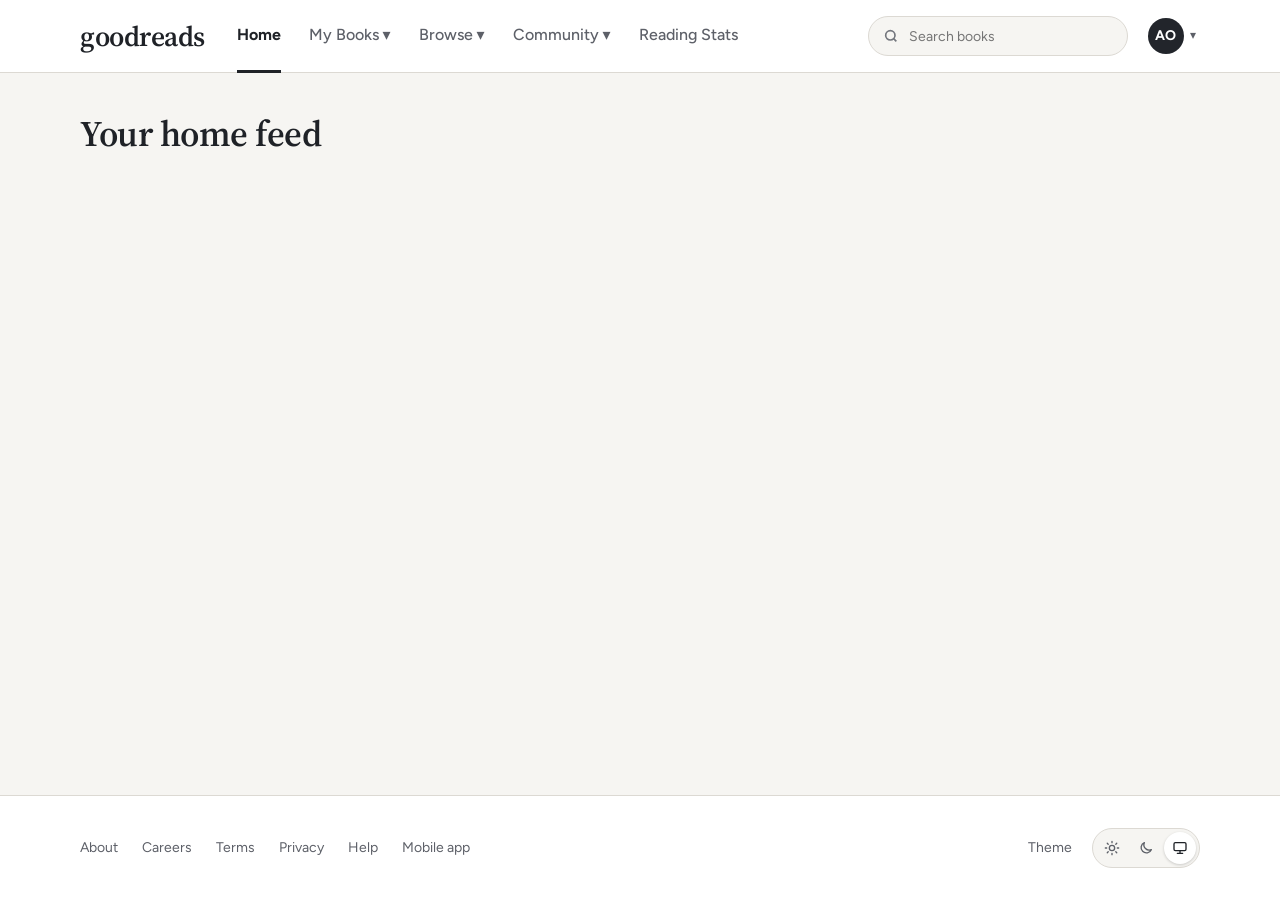
==== commit f4863ddd: "Updated instructions on user test page, added a start page on the dashboard, added a reading-stats p" ====
--- a/index.html
+++ b/index.html
@@ -3,7 +3,7 @@
 <head>
   <meta charset="utf-8">
   <meta name="viewport" content="width=device-width, initial-scale=1">
-  <title>Reading Stats · Goodreads Dashboard</title>
+  <title>Home · Goodreads</title>
   <meta name="description" content="A reading stats dashboard concept for Goodreads, built from a Goodreads library export.">
   <script>
     // Apply the saved or device theme before first paint, so the page never flashes the wrong colors.
@@ -27,12 +27,24 @@
       <button class="icon-button menu-button" type="button" aria-label="Open menu" aria-expanded="false" aria-controls="mobile-nav">
         <svg width="24" height="24" viewBox="0 0 24 24" aria-hidden="true"><path d="M4 7h16M4 12h16M4 17h16" stroke="currentColor" stroke-width="2" stroke-linecap="round"/></svg>
       </button>
-      <a class="wordmark" href="#" aria-label="Goodreads home">goodreads</a>
+      <a class="wordmark" href="index.html" aria-label="Goodreads home">goodreads</a>
       <nav class="site-nav" id="mobile-nav" aria-label="Main">
-        <a href="#">Home</a>
-        <a href="#" aria-current="page">My Books</a>
+        <a href="index.html" aria-current="page">Home</a>
+        <div class="nav-dropdown">
+          <button type="button" aria-haspopup="true" aria-expanded="false" aria-controls="mybooks-menu" data-popover="mybooks-menu">My Books <span aria-hidden="true">▾</span></button>
+          <div class="popover popover--left nav-menu" id="mybooks-menu" hidden>
+            <ul class="menu-list">
+              <li><a href="#">Read</a></li>
+              <li><a href="#">Currently reading</a></li>
+              <li><a href="#">Want to read</a></li>
+              <li><a href="reading-stats.html">Reading Stats</a></li>
+              <li><a href="#">Year in Books</a></li>
+            </ul>
+          </div>
+        </div>
         <a href="#">Browse <span aria-hidden="true">▾</span></a>
         <a href="#">Community <span aria-hidden="true">▾</span></a>
+        <a href="reading-stats.html">Reading Stats</a>
       </nav>
       <div class="site-header__right">
         <label class="search">
@@ -53,9 +65,9 @@
             <ul class="menu-list">
               <li><a href="#">Profile</a></li>
               <li><a href="#">Friends</a></li>
-              <li><a href="#overview">Reading Challenge</a></li>
+              <li><a href="reading-stats.html#overview">Reading Challenge</a></li>
               <li><a href="#">Year in Books</a></li>
-              <li><a href="#main" aria-current="page">Reading Stats</a></li>
+              <li><a href="reading-stats.html">Reading Stats</a></li>
             </ul>
             <fieldset class="appearance">
               <legend>Appearance</legend>
@@ -75,131 +87,24 @@
   </header>
 
   <main id="main" class="page">
-    <div class="title-row">
-      <div>
-        <nav class="breadcrumb" aria-label="Breadcrumb"><a href="#">My Books</a><span aria-hidden="true">›</span><span aria-current="page">Reading Stats</span></nav>
-        <h1 class="page-title">Your reading, at a glance</h1>
-      </div>
-      <div class="popover-wrap time-range">
-        <button class="dropdown" type="button" aria-haspopup="listbox" aria-expanded="false" aria-controls="time-range-menu" data-popover="time-range-menu">
-          <span class="dropdown__label">Showing</span>
-          <span class="dropdown__value" data-time-range-label>All time</span>
-          <span class="dropdown__chevron" aria-hidden="true">▾</span>
-        </button>
-        <div class="popover time-range__menu" id="time-range-menu" hidden>
-          <p class="eyebrow" id="time-range-heading">Show data from</p>
-          <div role="radiogroup" aria-labelledby="time-range-heading" data-time-range-options></div>
-        </div>
-      </div>
-    </div>
-
-    <section class="card hero" id="overview" aria-label="Overview" data-section="Overview">
-      <div class="hero__stats" data-hero-stats></div>
-      <div class="hero__challenge" data-challenge></div>
-    </section>
-
-    <div class="row row--two">
-      <section class="card" id="reading-now" aria-labelledby="h-reading" data-section="Reading now">
-        <div class="section-header">
-          <h2 class="section-title" id="h-reading">Currently Reading</h2>
-          <a class="text-link" href="#" data-shelf-link>View shelf <span aria-hidden="true">›</span></a>
-        </div>
-        <div class="chips" role="group" aria-label="Filter by format" data-format-filter></div>
-        <div class="current-list" data-current-list></div>
-      </section>
-
-      <section class="card" id="over-time" aria-labelledby="h-years" data-section="Over time">
-        <div class="section-header">
-          <h2 class="section-title" id="h-years">Books Per Year</h2>
-          <a class="text-link" href="#">All years <span aria-hidden="true">›</span></a>
-        </div>
-        <p class="hint">Tap a year to see what you read.</p>
-        <div class="year-chart" role="group" aria-label="Books read per year" data-year-chart></div>
-        <h3 class="subheading" data-year-heading>Books from 2025</h3>
-        <div class="carousel" data-carousel="year" aria-label="Books from the selected year"></div>
-      </section>
-    </div>
-
-    <section class="card genres" id="genres" aria-labelledby="h-genres" data-section="Genres">
-      <div class="section-header">
-        <h2 class="section-title" id="h-genres">Your Top Genres</h2>
-        <a class="text-link" href="#">All genres <span aria-hidden="true">›</span></a>
-      </div>
-      <p class="hint" data-genre-hint></p>
-      <div class="genres__body">
-        <div class="genre-list" role="tablist" aria-label="Genres" aria-orientation="vertical" data-genre-list></div>
-        <div class="genre-panel" role="tabpanel" data-genre-panel></div>
-      </div>
-    </section>
-
-    <section class="recs" id="for-you" aria-labelledby="h-recs" data-section="For you">
-      <div class="section-header recs__header">
-        <h2 class="section-title" id="h-recs">Because You Love <em data-recs-genre></em></h2>
-        <div class="chips" role="group" aria-label="Recommendation type" data-rec-filter></div>
-      </div>
-      <div class="carousel carousel--recs" data-carousel="recs" aria-label="Recommended books"></div>
-    </section>
-
-    <div class="row row--three" id="habits" data-section="Habits">
-      <section class="card" aria-labelledby="h-ratings">
-        <h2 class="section-title" id="h-ratings">Your Average Rating</h2>
-        <div data-ratings></div>
-      </section>
-      <section class="card" aria-labelledby="h-formats">
-        <h2 class="section-title" id="h-formats">Print, Ebook, or Audio</h2>
-        <div data-formats></div>
-      </section>
-      <section class="card" aria-labelledby="h-listen">
-        <h2 class="section-title" id="h-listen">When You Listen</h2>
-        <p class="hint">Audiobook listening by hour of day, last 12 months.</p>
-        <div data-listening></div>
-      </section>
-    </div>
+    <h1 class="home-title">Your home feed</h1>
   </main>
 
   <footer class="site-footer">
     <div class="site-footer__inner">
-      <a href="#">About</a><a href="#">Careers</a><a href="#">Terms</a><a href="#">Privacy</a><a href="#">Help</a><a href="#">Mobile app</a>
+      <nav class="site-footer__links" aria-label="Footer"><a href="#">About</a><a href="#">Careers</a><a href="#">Terms</a><a href="#">Privacy</a><a href="#">Help</a><a href="#">Mobile app</a></nav>
+      <fieldset class="theme-switch">
+        <legend>Theme</legend>
+        <div class="theme-switch__options">
+          <label title="Light"><input type="radio" name="theme-footer" value="light" aria-label="Light"><span><svg width="16" height="16" viewBox="0 0 24 24" fill="none" stroke="currentColor" stroke-width="2" stroke-linecap="round" aria-hidden="true"><circle cx="12" cy="12" r="4"/><path d="M12 2v2M12 20v2M4.9 4.9l1.4 1.4M17.7 17.7l1.4 1.4M2 12h2M20 12h2M4.9 19.1l1.4-1.4M17.7 6.3l1.4-1.4"/></svg></span></label>
+          <label title="Dark"><input type="radio" name="theme-footer" value="dark" aria-label="Dark"><span><svg width="16" height="16" viewBox="0 0 24 24" fill="none" stroke="currentColor" stroke-width="2" stroke-linecap="round" stroke-linejoin="round" aria-hidden="true"><path d="M20 14.5A8 8 0 0 1 9.5 4a8 8 0 1 0 10.5 10.5z"/></svg></span></label>
+          <label title="Automatic (match your device)"><input type="radio" name="theme-footer" value="auto" aria-label="Automatic, match your device"><span><svg width="16" height="16" viewBox="0 0 24 24" fill="none" stroke="currentColor" stroke-width="2" stroke-linecap="round" stroke-linejoin="round" aria-hidden="true"><rect x="3" y="4" width="18" height="12" rx="2"/><path d="M8 20h8M12 16v4"/></svg></span></label>
+        </div>
+      </fieldset>
     </div>
   </footer>
 
-  <nav class="section-rail" aria-label="Jump to section" data-section-rail></nav>
-
-  <dialog class="modal" id="progress-dialog" aria-labelledby="progress-title">
-    <form method="dialog" class="modal__body" data-progress-form novalidate>
-      <h2 class="modal__title" id="progress-title">Update progress</h2>
-      <div class="modal__book" data-progress-book></div>
-      <label class="field">
-        <span class="field__label">Current page</span>
-        <span class="field__row"><input type="number" name="page" min="0" inputmode="numeric" required> <span class="field__suffix" data-progress-total></span></span>
-        <span class="field__error" data-progress-error hidden></span>
-      </label>
-      <div class="modal__actions">
-        <button class="button button--secondary" type="button" data-close>Cancel</button>
-        <button class="button button--primary" type="submit" value="save">Save progress</button>
-      </div>
-    </form>
-  </dialog>
-
-  <dialog class="modal" id="goal-dialog" aria-labelledby="goal-title">
-    <form method="dialog" class="modal__body" data-goal-form novalidate>
-      <h2 class="modal__title" id="goal-title">Edit your <span data-goal-year></span> goal</h2>
-      <p class="modal__help">How many books do you want to read this year?</p>
-      <label class="field">
-        <span class="field__label">Goal</span>
-        <span class="field__row"><input type="number" name="goal" min="1" max="999" inputmode="numeric" required> <span class="field__suffix">books</span></span>
-      </label>
-      <div class="modal__actions">
-        <button class="button button--secondary" type="button" data-close>Cancel</button>
-        <button class="button button--primary" type="submit" value="save">Save goal</button>
-      </div>
-    </form>
-  </dialog>
-
-  <div class="toast" role="status" aria-live="polite" data-toast hidden></div>
-
-  <script src="js/data.js"></script>
   <script src="js/content.js"></script>
-  <script src="js/app.js"></script>
+  <script src="js/shell.js"></script>
 </body>
 </html>
--- a/css/styles.css
+++ b/css/styles.css
@@ -19,6 +19,8 @@
 :focus-visible { outline: 3px solid var(--focus-ring); outline-offset: 2px; border-radius: 4px; }
 [hidden] { display: none !important; }
 
+.m-only { display: none; }
+@media (max-width: 599px) { .m-only { display: inline; } }
 .visually-hidden {
   position: absolute !important; width: 1px; height: 1px; overflow: hidden;
   clip: rect(0 0 0 0); white-space: nowrap; border: 0; padding: 0; margin: -1px;
@@ -51,6 +53,11 @@
   font-weight: 500; padding: 24px 0; border-bottom: 3px solid transparent;
 }
 .site-nav a:hover { color: var(--text-primary); }
+.nav-dropdown { position: relative; display: flex; }
+.nav-dropdown > button { border: 0; background: none; color: var(--text-secondary); font-size: var(--type-label); font-weight: 500; padding: 24px 0; border-bottom: 3px solid transparent; }
+.nav-dropdown > button:hover { color: var(--text-primary); }
+.popover--left { left: 0; right: auto; top: calc(100% - 4px); }
+.nav-menu { width: 220px; padding: 8px 0; }
 .site-nav a[aria-current="page"] { color: var(--text-primary); font-weight: 700; border-bottom-color: var(--text-primary); }
 .site-header__right { margin-left: auto; display: flex; align-items: center; gap: 16px; }
 .search input {
@@ -139,7 +146,7 @@
 }
 .row { display: grid; gap: var(--card-gap); }
 .row--two { grid-template-columns: 1fr 1fr; }
-.row--three { grid-template-columns: repeat(3, 1fr); }
+.row--three { grid-template-columns: repeat(3, 1fr); align-items: start; }
 .section-header { display: flex; justify-content: space-between; align-items: baseline; gap: 16px; margin-bottom: 16px; flex-wrap: wrap; }
 .section-title { font-family: var(--font-sans); font-weight: 700; font-size: var(--type-section); line-height: 1.2; letter-spacing: -0.3px; }
 .section-title em { font-style: normal; color: var(--text-stat); }
@@ -199,12 +206,15 @@
 .ring__of { font-size: 13px; color: var(--text-tertiary); }
 .challenge__title { font-size: var(--type-label); font-weight: 700; }
 .challenge__meta { font-size: var(--type-caption); color: var(--text-secondary); margin: 4px 0 16px; }
-.challenge__actions { display: flex; gap: 8px; flex-wrap: wrap; }
+.challenge__actions { display: inline-grid; grid-template-columns: 1fr; gap: 8px; }
+.challenge__actions .button { width: 100%; }
 
 /* ---------- Currently reading ---------- */
 .current-list { display: flex; flex-direction: column; gap: 20px; }
-.current { display: grid; grid-template-columns: 80px 1fr; gap: 16px; padding-top: 20px; border-top: 1px solid var(--border-default); }
+.current { display: grid; grid-template-columns: var(--cover-w, 120px) 1fr; gap: 20px; align-items: start; padding-top: 20px; border-top: 1px solid var(--border-default); }
 .current:first-child { padding-top: 0; border-top: 0; }
+.current__cover { display: block; }
+.current__cover .cover { width: 100%; height: auto; aspect-ratio: 2 / 3; }
 .current__title { font-family: var(--font-serif); font-weight: 600; font-size: var(--type-h3); line-height: 1.2; }
 .current__author { font-size: var(--type-caption); color: var(--text-secondary); margin: 2px 0 6px; }
 .progress { margin: 12px 0 10px; }
@@ -242,15 +252,17 @@
 .carousel__track.is-dragging { scroll-snap-type: none; scroll-behavior: auto; cursor: grabbing; user-select: none; }
 .carousel__track.is-dragging a { pointer-events: none; }
 .carousel__track { cursor: grab; }
-.pager { display: flex; justify-content: center; align-items: center; gap: 8px; margin-top: 12px; min-height: 24px; }
+.pager { display: flex; justify-content: flex-start; align-items: center; gap: 8px; margin-top: 16px; min-height: 24px; }
 .pill {
-  width: 8px; height: 8px; border-radius: var(--radius-full); border: 0; padding: 0;
-  background: var(--border-strong); transition: width 300ms var(--ease-out), background 300ms;
+  width: 24px; height: 6px; border-radius: var(--radius-full); border: 0; padding: 0;
+  background: var(--data-track); transition: background 300ms var(--ease-out);
   position: relative;
 }
 .pill::before { content: ""; position: absolute; inset: -10px -3px; } /* larger tap target */
-.pill[aria-current="true"] { width: 24px; background: var(--text-primary); }
-.pager__counter { font-size: 13px; color: var(--text-secondary); font-variant-numeric: tabular-nums; min-width: 72px; text-align: center; }
+.pill[aria-current="true"] { background: var(--text-primary); }
+.pill:hover { background: var(--border-strong); }
+.pills { display: flex; gap: 8px; }
+.pager__counter { display: none; font-size: 13px; color: var(--text-secondary); font-variant-numeric: tabular-nums; min-width: 72px; text-align: center; }
 .pager__btn {
   width: 36px; height: 36px; border-radius: 50%; border: 1px solid var(--border-strong); background: var(--bg-surface);
   display: none; align-items: center; justify-content: center; font-size: 16px;
@@ -331,26 +343,27 @@
 .dist__count { text-align: right; color: var(--text-secondary); font-variant-numeric: tabular-nums; }
 
 /* ---------- Formats ---------- */
-.split { display: flex; height: 28px; border-radius: var(--radius-md); overflow: hidden; gap: 3px; margin: 8px 0 16px; }
+.split { display: flex; height: 24px; border-radius: var(--radius-full); overflow: hidden; gap: 3px; margin: 4px 0 24px; }
 .split span { height: 100%; transform-origin: left; }
-.legend { list-style: none; margin: 0; padding: 0; display: flex; flex-direction: column; gap: 10px; }
-.legend li { display: grid; grid-template-columns: 12px 1fr auto; gap: 10px; align-items: center; font-size: var(--type-caption); }
-.legend .dot { width: 12px; height: 12px; border-radius: 50%; }
-.legend strong { font-variant-numeric: tabular-nums; }
-.legend em { font-style: normal; color: var(--text-tertiary); margin-left: 6px; }
+.format-stats { list-style: none; margin: 0; padding: 0; display: grid; grid-template-columns: 1fr 1fr; gap: 20px 24px; }
+.format-stats li { display: grid; grid-template-columns: 10px 1fr; column-gap: 12px; align-items: center; }
+.format-stats .dot { width: 10px; height: 10px; border-radius: 50%; }
+.format-stats strong { font-size: var(--type-stat-lg); font-weight: 800; line-height: 1; letter-spacing: -1px; font-variant-numeric: tabular-nums; }
+.format-stats span:last-child { grid-column: 2; font-size: var(--type-caption); color: var(--text-secondary); margin-top: 4px; }
+.formats-insight { margin-top: 24px; }
 
 /* ---------- Listening clock ---------- */
-.clock { display: flex; justify-content: center; }
-.clock svg { width: 100%; max-width: 280px; height: auto; overflow: visible; }
-.clock__track { fill: none; stroke: var(--border-default); stroke-dasharray: 2 4; }
-.clock__wedge { fill: var(--data-primary-soft); transform-origin: 140px 140px; }
+.clock { display: flex; justify-content: center; margin: 8px 0 4px; }
+.clock svg { width: 100%; max-width: 320px; height: auto; }
+.clock__bg { fill: var(--data-track); }
+.clock__wedge { fill: var(--data-primary-soft); transform-origin: 160px 160px; }
 .clock__wedge--peak { fill: var(--data-primary); }
-.clock__label { font-size: 12px; fill: var(--text-tertiary); font-family: var(--font-sans); }
-.clock__center-value { font-size: 22px; font-weight: 800; fill: var(--text-stat); font-family: var(--font-sans); }
-.clock__center-label { font-size: 11px; fill: var(--text-tertiary); font-family: var(--font-sans); }
-.clock-stats { display: grid; grid-template-columns: 1fr 1fr; gap: 12px; margin-top: 16px; }
-.clock-stats strong { display: block; font-size: 22px; font-weight: 800; color: var(--text-stat); }
-.clock-stats span { font-size: 13px; color: var(--text-secondary); }
+.clock__label { font-size: 12px; fill: var(--text-secondary); font-family: var(--font-sans); }
+.clock-stats { display: grid; grid-template-columns: 1fr 1fr; gap: 16px; margin-top: 24px; }
+.clock-stats strong { display: block; font-size: var(--type-stat-lg); font-weight: 800; line-height: 1.1; letter-spacing: -1px; color: var(--text-primary); }
+.clock-stats span { font-size: var(--type-caption); color: var(--text-secondary); }
+.legend-inline--center { justify-content: center; margin-top: 12px; }
+.swatch--dot { border-radius: 50%; }
 
 /* ---------- Footer ---------- */
 .site-footer { border-top: 1px solid var(--border-default); background: var(--bg-surface); }
@@ -360,24 +373,44 @@
 }
 .site-footer a { color: var(--text-secondary); font-size: var(--type-caption); text-decoration: none; }
 .site-footer a:hover { text-decoration: underline; }
+.site-footer__links { display: flex; gap: 24px; flex-wrap: wrap; }
+.site-footer__inner { align-items: center; justify-content: space-between; }
+.theme-switch { display: inline-flex; align-items: center; gap: 10px; border: 0; margin: 0; padding: 0; }
+.theme-switch legend { float: left; font-size: var(--type-caption); color: var(--text-secondary); margin-right: 10px; padding: 0; }
+.theme-switch__options { display: inline-flex; padding: 3px; gap: 2px; border: 1px solid var(--border-default); border-radius: var(--radius-full); background: var(--bg-page); }
+.theme-switch label { position: relative; display: inline-flex; }
+.theme-switch input { position: absolute; inset: 0; opacity: 0; margin: 0; cursor: pointer; }
+.theme-switch label span { display: inline-flex; align-items: center; justify-content: center; width: 32px; height: 32px; border-radius: 50%; color: var(--text-secondary); }
+.theme-switch input:checked + span { background: var(--bg-surface); color: var(--text-primary); box-shadow: 0 1px 3px rgba(0,0,0,.18); }
+:root[data-theme="dark"] .theme-switch input:checked + span { background: var(--border-strong); }
+.theme-switch input:focus-visible + span { outline: 3px solid var(--focus-ring); outline-offset: 1px; }
+.theme-switch label:hover span { color: var(--text-primary); }
 
 /* ---------- Section rail (≥1280 only) ---------- */
 .section-rail {
   position: fixed; right: 20px; top: 50%; transform: translateY(-50%); z-index: 20;
-  display: none; flex-direction: column; align-items: flex-end; gap: 10px;
-}
-.rail-item { display: flex; align-items: center; justify-content: flex-end; gap: 10px; border: 0; background: none; padding: 0; height: 40px; }
+  display: none; flex-direction: column; align-items: flex-end;
+}
+.rail-item { display: flex; align-items: center; justify-content: flex-end; gap: 12px; border: 0; background: none; padding: 0; height: 48px; cursor: pointer; }
+.rail-item__slot { width: 46px; height: 46px; display: flex; align-items: center; justify-content: center; }
 .rail-item__square {
-  width: var(--s, 20px); height: var(--s, 20px); border-radius: 6px; background: var(--border-strong);
-  transition: width 250ms var(--ease-out), height 250ms var(--ease-out), background 250ms;
-}
-.rail-item[aria-current="true"] .rail-item__square { background: var(--text-primary); }
+  width: var(--s, 15px); height: var(--s, 15px); border-radius: 6px;
+  border: 2px solid var(--border-strong); background: var(--bg-page);
+  transition: width 160ms var(--ease-out), height 160ms var(--ease-out), background 200ms, border-color 200ms;
+}
+.rail-item:hover .rail-item__square { border-color: var(--text-secondary); }
+.rail-item[aria-current="true"] .rail-item__square { background: var(--data-highlight); border-color: var(--data-highlight); border-radius: 8px; }
+/* Hover label: quiet outlined tag, so it never reads as the current section */
 .rail-item__label {
-  font-size: 13px; font-weight: 600; padding: 6px 12px; border-radius: var(--radius-full);
-  background: var(--bg-inverse); color: var(--text-inverse); white-space: nowrap;
+  font-size: 13px; font-weight: 600; padding: 5px 12px; border-radius: var(--radius-full); white-space: nowrap;
+  background: var(--bg-surface); color: var(--text-secondary); border: 1px solid var(--border-default); box-shadow: var(--shadow-pop);
   opacity: 0; transform: translateX(6px); pointer-events: none; transition: opacity 150ms, transform 150ms var(--ease-out);
 }
 .rail-item:hover .rail-item__label, .rail-item:focus-visible .rail-item__label { opacity: 1; transform: none; }
+/* Current label: always showing, filled purple to match its square */
+.rail-item[aria-current="true"] .rail-item__label {
+  opacity: 1; transform: none; background: var(--data-highlight); color: #fff; border-color: var(--data-highlight); box-shadow: none;
+}
 @media (min-width: 1280px) { .section-rail { display: flex; } }
 
 /* ---------- Modals and toast ---------- */
@@ -408,8 +441,8 @@
 .modal__actions { display: flex; justify-content: flex-end; gap: 8px; margin-top: 8px; }
 
 .toast {
-  position: fixed; inset: 0; z-index: 60; display: flex; align-items: flex-end; justify-content: center;
-  padding-bottom: 48px; background: var(--scrim); animation: fade 200ms var(--ease-out);
+  position: fixed; inset: 0; z-index: 60; display: flex; align-items: center; justify-content: center;
+  padding: 24px; background: var(--scrim); animation: fade 200ms var(--ease-out);
 }
 .toast__inner {
   display: flex; align-items: center; gap: 12px; padding: 14px 20px; border-radius: var(--radius-md);
@@ -452,7 +485,9 @@
     background: var(--bg-header); border-bottom: 1px solid var(--border-default); padding: 8px var(--page-margin);
   }
   .site-nav.is-open { display: flex; }
-  .site-nav a { padding: 12px 0; border-bottom: 0; }
+  .site-nav a, .nav-dropdown > button { padding: 12px 0; border-bottom: 0; text-align: left; }
+  .nav-dropdown { flex-direction: column; }
+  .nav-dropdown .popover { position: static; box-shadow: none; border: 0; animation: none; width: auto; padding: 0 0 8px 12px; }
   .search input { width: 200px; }
   .hero { grid-template-columns: 1fr; }
   .hero__challenge { padding-left: 0; border-left: 0; padding-top: 24px; border-top: 1px solid var(--border-default); }
@@ -478,20 +513,35 @@
   .time-range .popover { left: 0; right: auto; }
   .dropdown { width: 100%; }
   .dropdown__chevron { margin-left: auto; }
-  .hero__stats { grid-template-columns: 1fr; gap: 20px; }
-  .hero__grid { padding-left: 0; border-left: 0; padding-top: 20px; border-top: 1px solid var(--border-default); gap: 16px; }
+  .hero { gap: 24px; }
+  .hero__stats { grid-template-columns: 1fr; gap: 24px; }
+  .hero__grid { padding-left: 0; border-left: 0; gap: 20px 16px; }
+  .stat--years { order: 1; } .stat--pages { order: 2; } .stat--hours { order: 3; } .stat--avg { order: 4; } .hero__note { order: 5; }
   .stat--hero .stat__value { letter-spacing: -3px; }
-  .hero__challenge { gap: 16px; }
-  .ring { width: 104px; height: 104px; }
-  .ring__count { font-size: 28px; }
+  .hero__challenge { flex-direction: column; align-items: center; text-align: center; gap: 12px; padding-top: 24px; }
+  .hero__challenge > div:last-child { display: contents; }
+  .hero__challenge .eyebrow { order: -1; font-size: 13px; }
+  .ring { width: 200px; height: 200px; margin: 4px 0 8px; }
+  .ring__count { font-size: 48px; color: var(--text-primary); }
+  .ring__of { font-size: 15px; }
+  .challenge__meta { margin: 0; }
+  .challenge__actions { justify-items: center; gap: 16px; }
+  .challenge__actions .button { width: auto; }
+  .challenge__actions .button--secondary { border: 0; background: none; height: auto; padding: 0; color: var(--text-link); text-decoration: underline; text-underline-offset: 3px; }
+  .site-footer__inner { flex-direction: column; align-items: flex-start; }
   .row--three { grid-template-columns: 1fr; }
-  .current { grid-template-columns: 64px 1fr; }
   .carousel { --per-view: 2; --gap: 12px; }
   .carousel--recs { --per-view: auto; }
-  .pager .pill { display: none; }
+  .pager .pills { display: none; }
+  .pager { justify-content: center; }
+  .pager__counter { display: inline; }
   .pager__btn { display: inline-flex; }
   .year-chart { gap: 6px; height: 170px; }
   .genre-tab { flex-basis: 150px; }
   .modal__actions .button { flex: 1; }
-  .toast { padding-bottom: 24px; }
-}
+}
+
+/* ---------- Start page ---------- */
+.home-title { font-family: var(--font-serif); font-weight: 600; font-size: var(--type-h1); line-height: 1.15; letter-spacing: -0.5px; }
+body { min-height: 100vh; display: flex; flex-direction: column; }
+body > main { flex: 1 0 auto; width: 100%; }
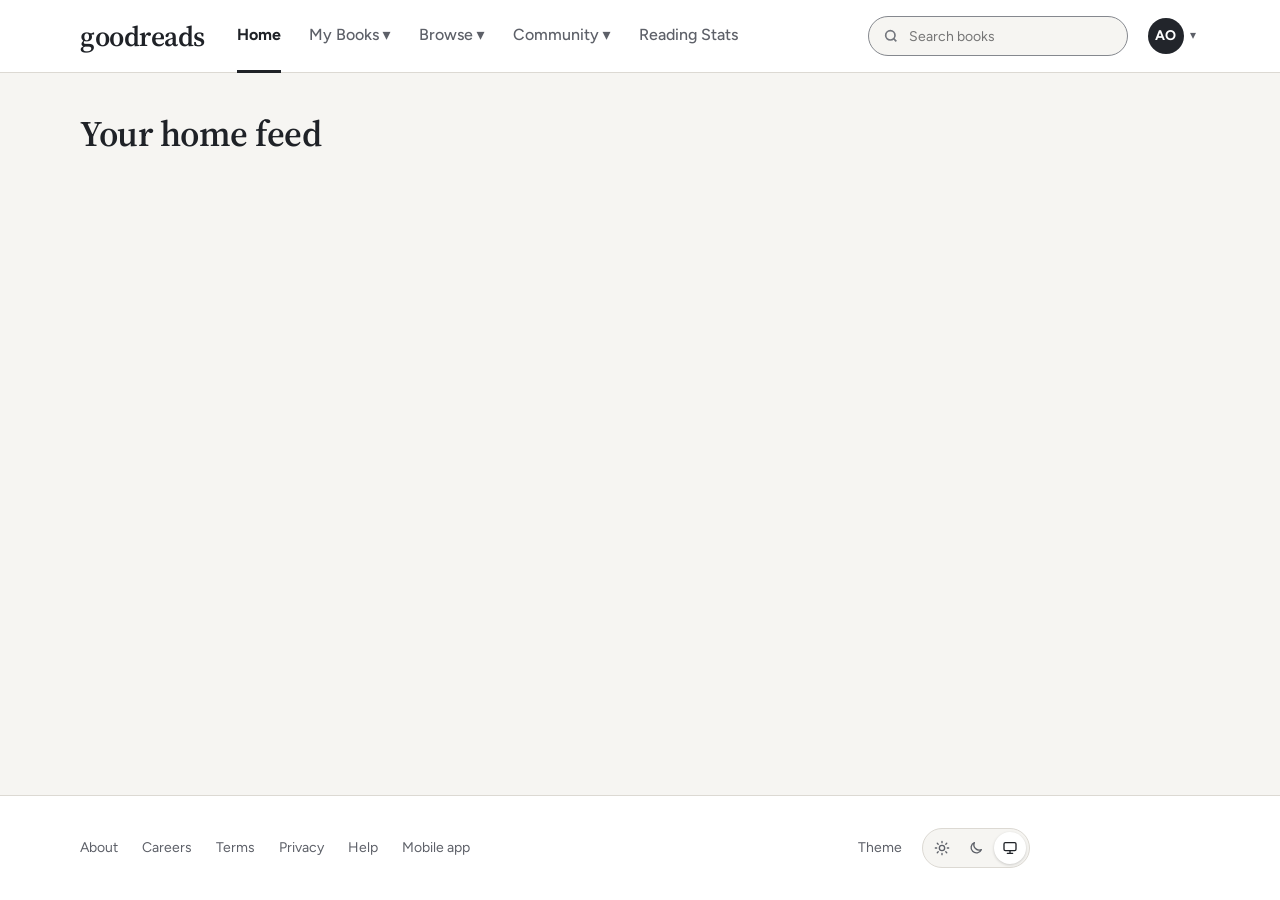
==== commit 4171b31c: "Updated for accessibility. Updated the Top Genres section to display vertically at mobile sizes." ====
--- a/index.html
+++ b/index.html
@@ -31,7 +31,7 @@
       <nav class="site-nav" id="mobile-nav" aria-label="Main">
         <a href="index.html" aria-current="page">Home</a>
         <div class="nav-dropdown">
-          <button type="button" aria-haspopup="true" aria-expanded="false" aria-controls="mybooks-menu" data-popover="mybooks-menu">My Books <span aria-hidden="true">▾</span></button>
+          <button type="button" aria-expanded="false" aria-controls="mybooks-menu" data-popover="mybooks-menu">My Books <span aria-hidden="true">▾</span></button>
           <div class="popover popover--left nav-menu" id="mybooks-menu" hidden>
             <ul class="menu-list">
               <li><a href="#">Read</a></li>
@@ -52,7 +52,7 @@
           <input type="search" placeholder="Search books">
         </label>
         <div class="popover-wrap">
-          <button class="avatar-button" type="button" aria-haspopup="menu" aria-expanded="false" aria-controls="profile-menu" data-popover="profile-menu">
+          <button class="avatar-button" type="button" aria-expanded="false" aria-controls="profile-menu" data-popover="profile-menu">
             <span class="avatar" aria-hidden="true"></span>
             <span class="caret" aria-hidden="true">▾</span>
             <span class="visually-hidden">Profile and appearance</span>
--- a/css/tokens.css
+++ b/css/tokens.css
@@ -11,12 +11,14 @@
   --bg-cover: #e8e6e1;
   --text-primary: #1f2227;
   --text-secondary: #5d6068;
-  --text-tertiary: #74777e;
+  --text-tertiary: #686b72;      /* 5.3:1 on white, 4.9:1 on page (WCAG 1.4.3) */
+  --text-accent: #0a7fa6;        /* blue for small text: 4.6:1 on white */
   --text-inverse: #ffffff;
   --text-link: #1f6f8b;
   --text-stat: #0b9bc9;
   --border-default: #dcd9d3;
   --border-strong: #c9c7c2;
+  --border-control: #85888e;     /* 3:1 edge for fields, outlined controls, inactive pills (WCAG 1.4.11) */
   --action-primary: #22252b;
   --action-on-primary: #ffffff;
   --action-secondary: #ffffff;
@@ -28,6 +30,9 @@
   --data-track: #edebe7;
   --focus-ring: #1f6f8b;
   --star: #f5a623;
+  --star-edge: #a16a00;          /* outline that gives yellow stars 3:1 against white */
+  --clock-soft: #3a8fb8;         /* listening clock wedges, 3:1 against their track */
+  --clock-peak: #08688a;
   --scrim: rgba(0, 0, 0, 0.55);
   --shadow-pop: 0 12px 32px rgba(20, 22, 26, 0.16), 0 2px 6px rgba(20, 22, 26, 0.08);
 
@@ -90,11 +95,13 @@
   --text-primary: #f2f2f0;
   --text-secondary: #b4b6bc;
   --text-tertiary: #8b8e95;
+  --text-accent: #0ba2d1;
   --text-inverse: #131417;
   --text-link: #8cc5da;
   --text-stat: #0ba2d1;
   --border-default: #2e3036;
   --border-strong: #4a4d54;
+  --border-control: #6a6d75;
   --action-primary: #f2f2f0;
   --action-on-primary: #131417;
   --action-secondary: #1c1d21;
@@ -106,5 +113,8 @@
   --data-track: #2e3036;
   --focus-ring: #8cc5da;
   --star: #e4ae3a;
+  --star-edge: #e4ae3a;
+  --clock-soft: #1688b3;
+  --clock-peak: #5cc3ec;
   --shadow-pop: 0 12px 32px rgba(0, 0, 0, 0.5);
 }
--- a/css/styles.css
+++ b/css/styles.css
@@ -62,7 +62,7 @@
 .site-header__right { margin-left: auto; display: flex; align-items: center; gap: 16px; }
 .search input {
   width: 260px; height: 40px; padding: 0 16px 0 40px;
-  border: 1px solid var(--border-default); border-radius: var(--radius-full);
+  border: 1px solid var(--border-control); border-radius: var(--radius-full);
   background: var(--bg-subtle) no-repeat 14px center / 16px;
   background-image: url("data:image/svg+xml,%3Csvg xmlns='http://www.w3.org/2000/svg' viewBox='0 0 24 24' fill='none' stroke='%2374777e' stroke-width='2.5'%3E%3Ccircle cx='11' cy='11' r='7'/%3E%3Cpath d='m20 20-4-4'/%3E%3C/svg%3E");
   font-size: var(--type-caption);
@@ -149,7 +149,7 @@
 .row--three { grid-template-columns: repeat(3, 1fr); align-items: start; }
 .section-header { display: flex; justify-content: space-between; align-items: baseline; gap: 16px; margin-bottom: 16px; flex-wrap: wrap; }
 .section-title { font-family: var(--font-sans); font-weight: 700; font-size: var(--type-section); line-height: 1.2; letter-spacing: -0.3px; }
-.section-title em { font-style: normal; color: var(--text-stat); }
+.section-title em { font-style: normal; color: var(--text-accent); }
 .row--three .section-title { font-size: var(--type-h3); margin-bottom: 16px; }
 .subheading { font-size: var(--type-label); font-weight: 700; margin: 24px 0 12px; }
 .text-link { font-size: var(--type-caption); font-weight: 600; text-decoration: none; white-space: nowrap; }
@@ -179,7 +179,8 @@
 .chip[aria-pressed="true"] { background: var(--action-primary); border-color: var(--action-primary); color: var(--action-on-primary); }
 
 .stars { display: inline-flex; gap: 1px; color: var(--star); letter-spacing: 0; }
-.stars .off { color: var(--data-track); }
+.stars { -webkit-text-stroke: 1px var(--star-edge); }
+.stars .off { color: transparent; -webkit-text-stroke: 1px var(--border-control); }
 .rating-line { display: flex; align-items: center; gap: 6px; font-size: var(--type-caption); color: var(--text-secondary); }
 .rating-line .star { color: var(--star); }
 
@@ -211,7 +212,7 @@
 
 /* ---------- Currently reading ---------- */
 .current-list { display: flex; flex-direction: column; gap: 20px; }
-.current { display: grid; grid-template-columns: var(--cover-w, 120px) 1fr; gap: 20px; align-items: start; padding-top: 20px; border-top: 1px solid var(--border-default); }
+.current { display: grid; grid-template-columns: min(var(--cover-w, 120px), 30%) 1fr; gap: 20px; align-items: start; padding-top: 20px; border-top: 1px solid var(--border-default); }
 .current:first-child { padding-top: 0; border-top: 0; }
 .current__cover { display: block; }
 .current__cover .cover { width: 100%; height: auto; aspect-ratio: 2 / 3; }
@@ -255,12 +256,12 @@
 .pager { display: flex; justify-content: flex-start; align-items: center; gap: 8px; margin-top: 16px; min-height: 24px; }
 .pill {
   width: 24px; height: 6px; border-radius: var(--radius-full); border: 0; padding: 0;
-  background: var(--data-track); transition: background 300ms var(--ease-out);
+  background: var(--border-control); transition: background 300ms var(--ease-out);
   position: relative;
 }
 .pill::before { content: ""; position: absolute; inset: -10px -3px; } /* larger tap target */
 .pill[aria-current="true"] { background: var(--text-primary); }
-.pill:hover { background: var(--border-strong); }
+.pill:hover { background: var(--text-secondary); }
 .pills { display: flex; gap: 8px; }
 .pager__counter { display: none; font-size: 13px; color: var(--text-secondary); font-variant-numeric: tabular-nums; min-width: 72px; text-align: center; }
 .pager__btn {
@@ -356,8 +357,8 @@
 .clock { display: flex; justify-content: center; margin: 8px 0 4px; }
 .clock svg { width: 100%; max-width: 320px; height: auto; }
 .clock__bg { fill: var(--data-track); }
-.clock__wedge { fill: var(--data-primary-soft); transform-origin: 160px 160px; }
-.clock__wedge--peak { fill: var(--data-primary); }
+.clock__wedge { fill: var(--clock-soft); transform-origin: 160px 160px; }
+.clock__wedge--peak { fill: var(--clock-peak); }
 .clock__label { font-size: 12px; fill: var(--text-secondary); font-family: var(--font-sans); }
 .clock-stats { display: grid; grid-template-columns: 1fr 1fr; gap: 16px; margin-top: 24px; }
 .clock-stats strong { display: block; font-size: var(--type-stat-lg); font-weight: 800; line-height: 1.1; letter-spacing: -1px; color: var(--text-primary); }
@@ -388,14 +389,14 @@
 
 /* ---------- Section rail (≥1280 only) ---------- */
 .section-rail {
-  position: fixed; right: 20px; top: 50%; transform: translateY(-50%); z-index: 20;
+  position: fixed; right: 20px; top: max(25%, 232px); transform: translateY(-50%); z-index: 20;
   display: none; flex-direction: column; align-items: flex-end;
 }
 .rail-item { display: flex; align-items: center; justify-content: flex-end; gap: 12px; border: 0; background: none; padding: 0; height: 48px; cursor: pointer; }
 .rail-item__slot { width: 46px; height: 46px; display: flex; align-items: center; justify-content: center; }
 .rail-item__square {
   width: var(--s, 15px); height: var(--s, 15px); border-radius: 6px;
-  border: 2px solid var(--border-strong); background: var(--bg-page);
+  border: 2px solid var(--border-control); background: var(--bg-page);
   transition: width 160ms var(--ease-out), height 160ms var(--ease-out), background 200ms, border-color 200ms;
 }
 .rail-item:hover .rail-item__square { border-color: var(--text-secondary); }
@@ -407,11 +408,16 @@
   opacity: 0; transform: translateX(6px); pointer-events: none; transition: opacity 150ms, transform 150ms var(--ease-out);
 }
 .rail-item:hover .rail-item__label, .rail-item:focus-visible .rail-item__label { opacity: 1; transform: none; }
+.section-rail.is-dismissed .rail-item:not([aria-current="true"]) .rail-item__label { opacity: 0; }
 /* Current label: always showing, filled purple to match its square */
 .rail-item[aria-current="true"] .rail-item__label {
   opacity: 1; transform: none; background: var(--data-highlight); color: #fff; border-color: var(--data-highlight); box-shadow: none;
 }
-@media (min-width: 1280px) { .section-rail { display: flex; } }
+@media (min-width: 1280px) {
+  .section-rail { display: flex; }
+  /* The rail gets its own column so the current label never covers content (WCAG 1.4.13). */
+  .page, .site-footer__inner { padding-right: max(var(--page-margin), 250px); }
+}
 
 /* ---------- Modals and toast ---------- */
 .modal {
@@ -431,7 +437,7 @@
 .field__label { font-size: var(--type-caption); font-weight: 600; }
 .field__row { display: flex; align-items: center; gap: 10px; }
 .field input {
-  width: 120px; height: 44px; padding: 0 12px; border: 1px solid var(--border-strong); border-radius: var(--radius-md);
+  width: 120px; height: 44px; padding: 0 12px; border: 1px solid var(--border-control); border-radius: var(--radius-md);
   background: var(--bg-surface); font-size: var(--type-label);
 }
 .field input[aria-invalid="true"] { border-color: #c4314b; }
@@ -537,7 +543,14 @@
   .pager__counter { display: inline; }
   .pager__btn { display: inline-flex; }
   .year-chart { gap: 6px; height: 170px; }
-  .genre-tab { flex-basis: 150px; }
+  /* Top genres: a compact vertical list, one line per genre (name, bar, count). */
+  .genre-list { flex-direction: column; overflow: visible; margin: 0; padding: 0; gap: 2px; }
+  .genre-tab { flex: none; min-height: 44px; padding: 6px 10px; border-color: transparent;
+    grid-template-columns: minmax(0, 1fr) clamp(48px, 18vw, 72px) 4.5em; gap: 12px; }
+  .genre-tab[aria-selected="true"] { border-color: var(--border-strong); }
+  .genre-tab__name { line-height: 1.3; }
+  .genre-tab__count { grid-column: 3; grid-row: 1; text-align: right; }
+  .genre-tab__bar { grid-column: 2; grid-row: 1; height: 6px; }
   .modal__actions .button { flex: 1; }
 }
 
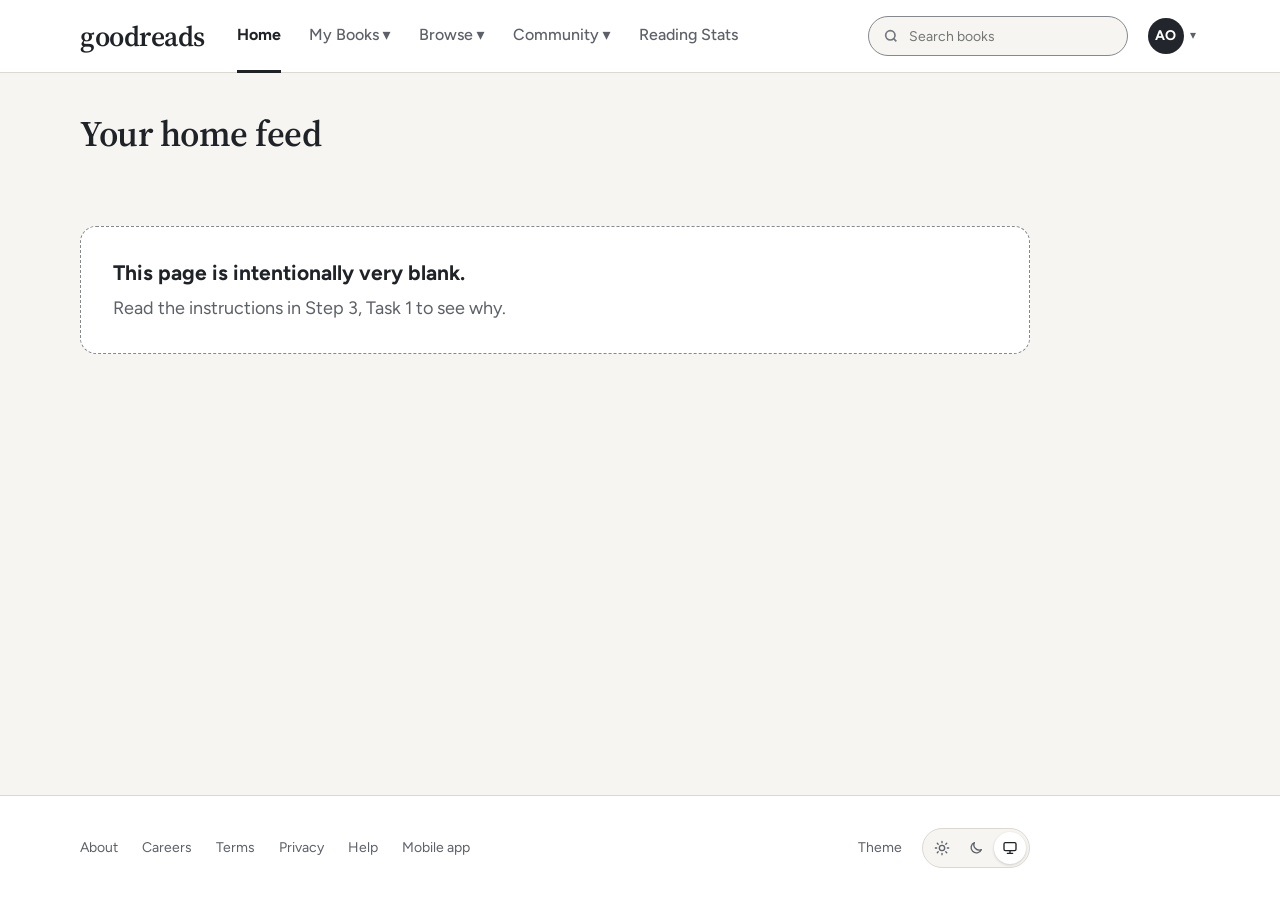
==== commit f9d8ecfe: "Added a note on the start page about why it is blank." ====
--- a/index.html
+++ b/index.html
@@ -88,6 +88,13 @@
 
   <main id="main" class="page">
     <h1 class="home-title">Your home feed</h1>
+
+    <section class="home-note" aria-labelledby="home-note-title">
+      <div class="home-note__head">
+        <h2 id="home-note-title" class="home-note__title">This page is intentionally very blank.</h2>
+        <p class="home-note__text">Read the instructions in Step 3, Task 1 to see why.</p>
+      </div>
+    </section>
   </main>
 
   <footer class="site-footer">
--- a/css/styles.css
+++ b/css/styles.css
@@ -556,5 +556,9 @@
 
 /* ---------- Start page ---------- */
 .home-title { font-family: var(--font-serif); font-weight: 600; font-size: var(--type-h1); line-height: 1.15; letter-spacing: -0.5px; }
+.home-note { margin-top: 32px; padding: 32px; border: 1px dashed var(--border-control); border-radius: var(--radius-lg, 12px); background: var(--bg-surface, transparent); }
+.home-note__title { font-family: var(--font-sans, inherit); font-size: var(--type-h3); font-weight: 700; line-height: 1.3; margin: 0; }
+.home-note__text { margin: 8px 0 0; color: var(--text-secondary); }
+@media (max-width: 599px) { .home-note { padding: 20px; margin-top: 24px; } }
 body { min-height: 100vh; display: flex; flex-direction: column; }
 body > main { flex: 1 0 auto; width: 100%; }
